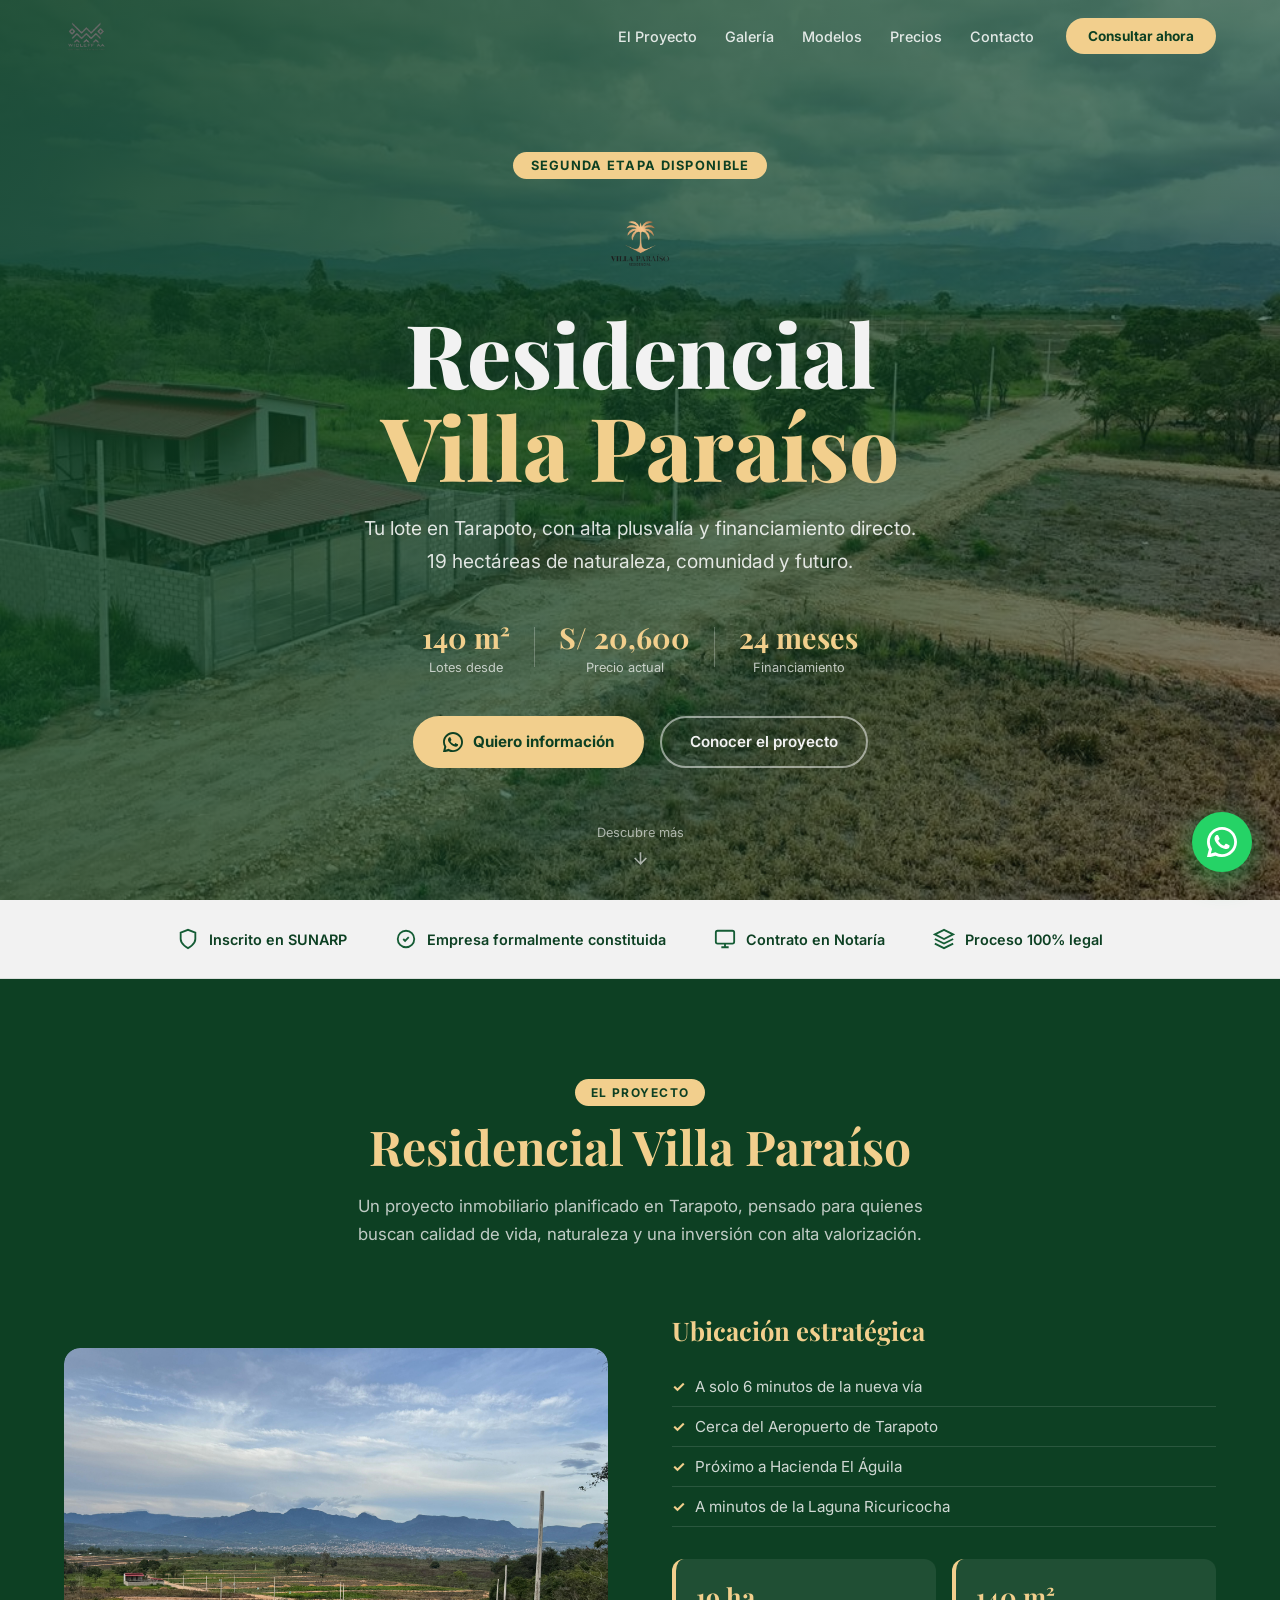
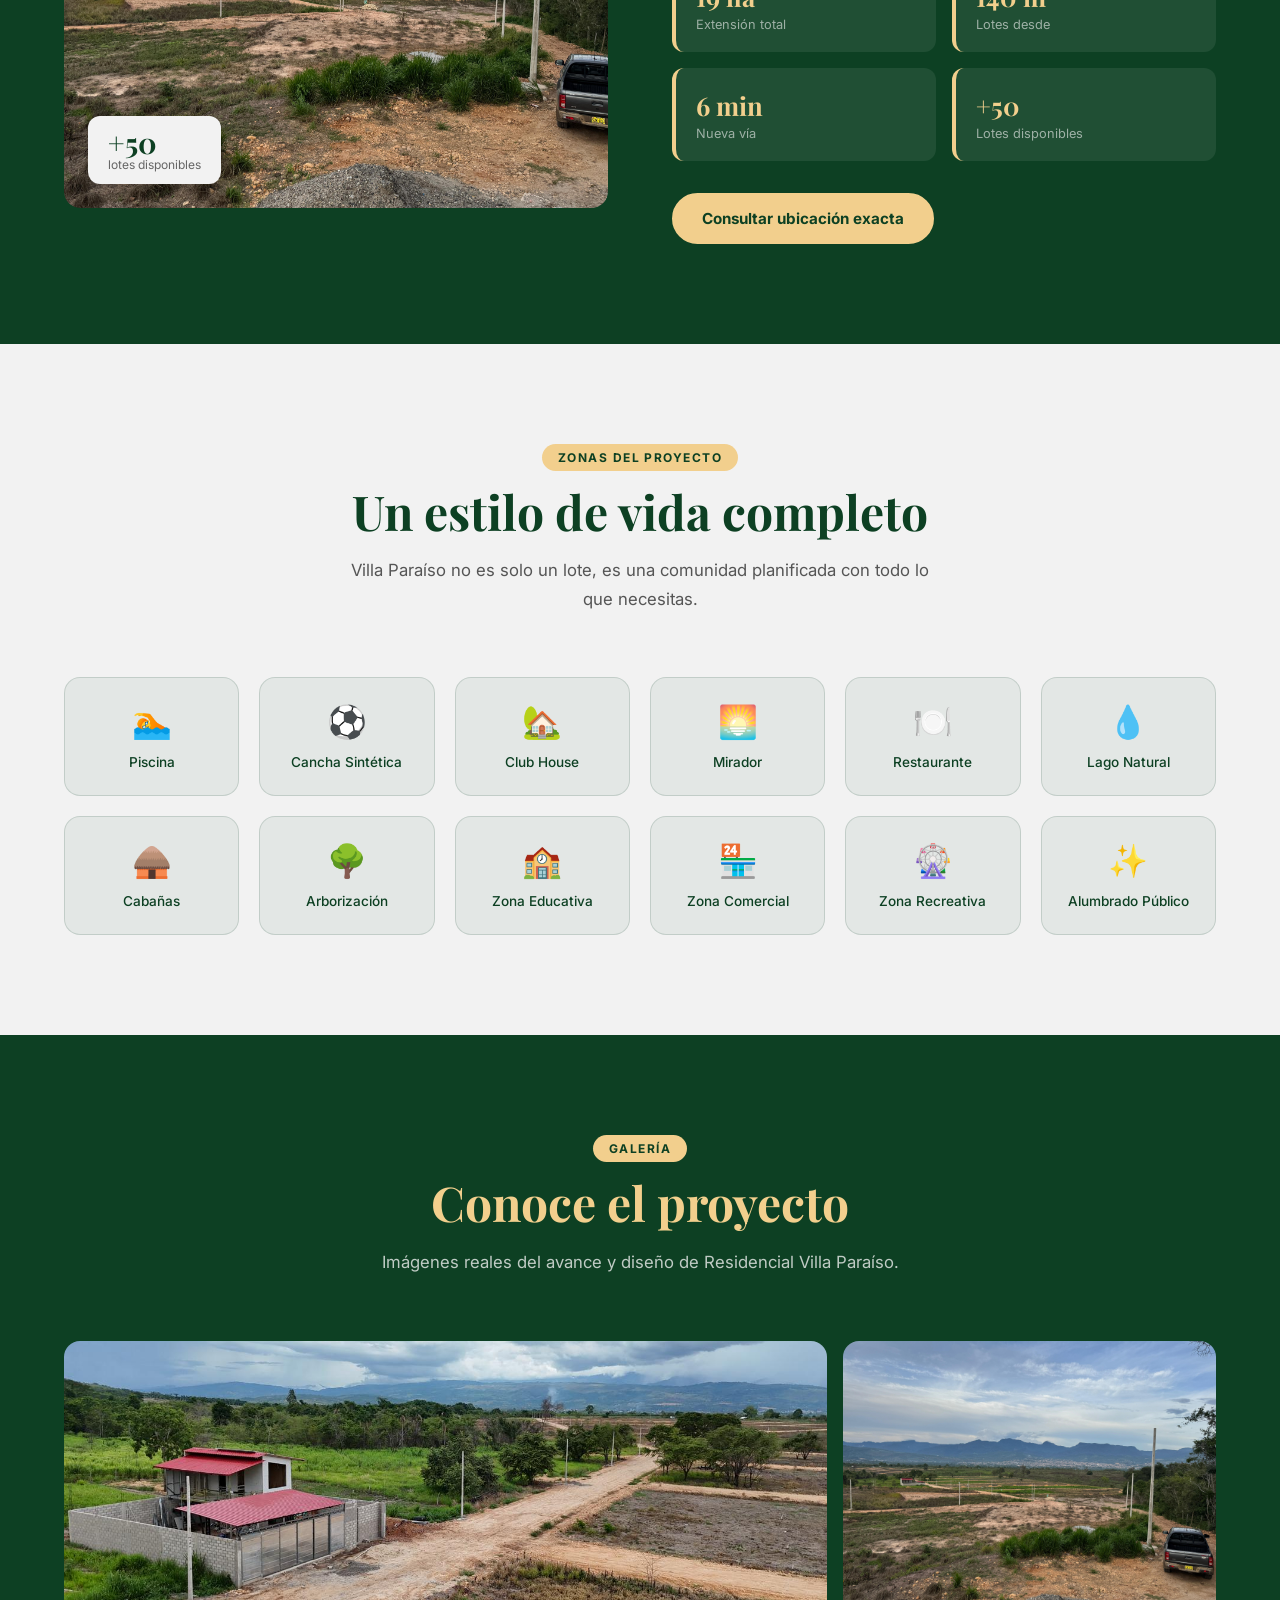
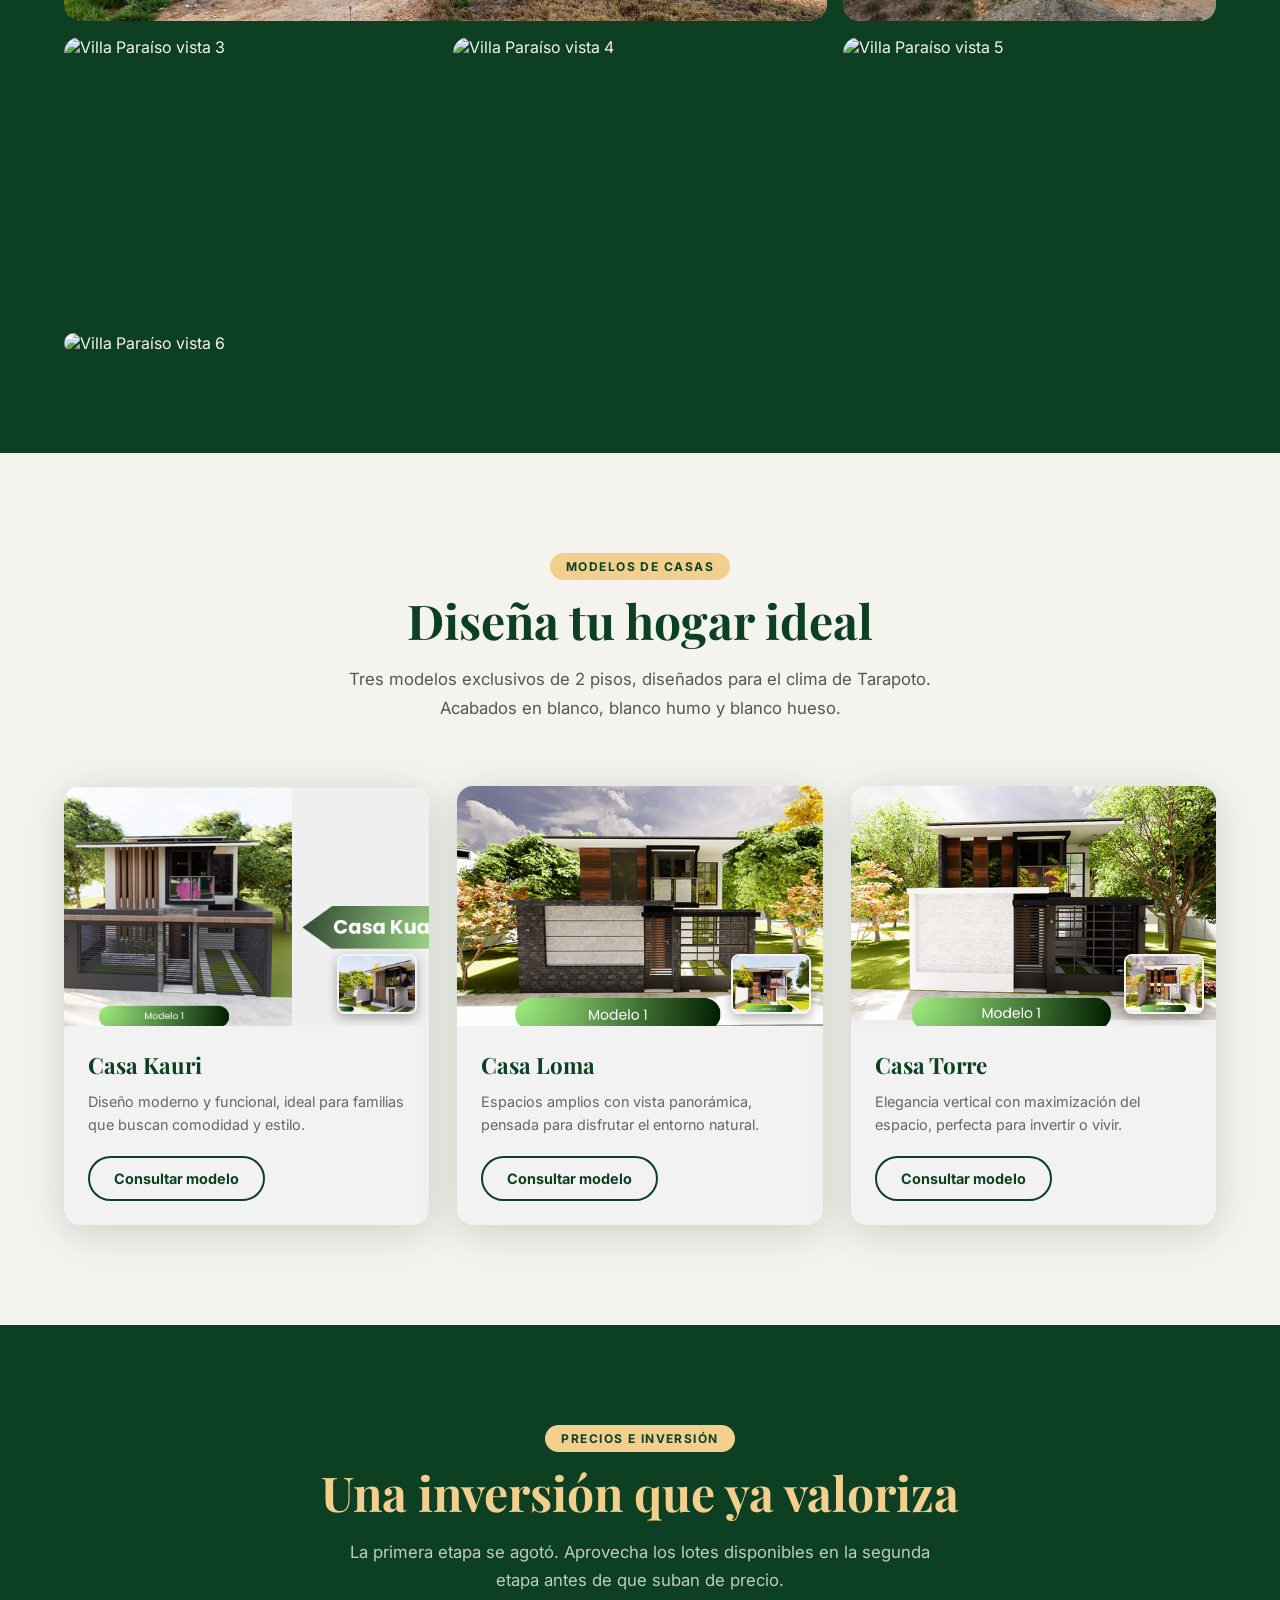
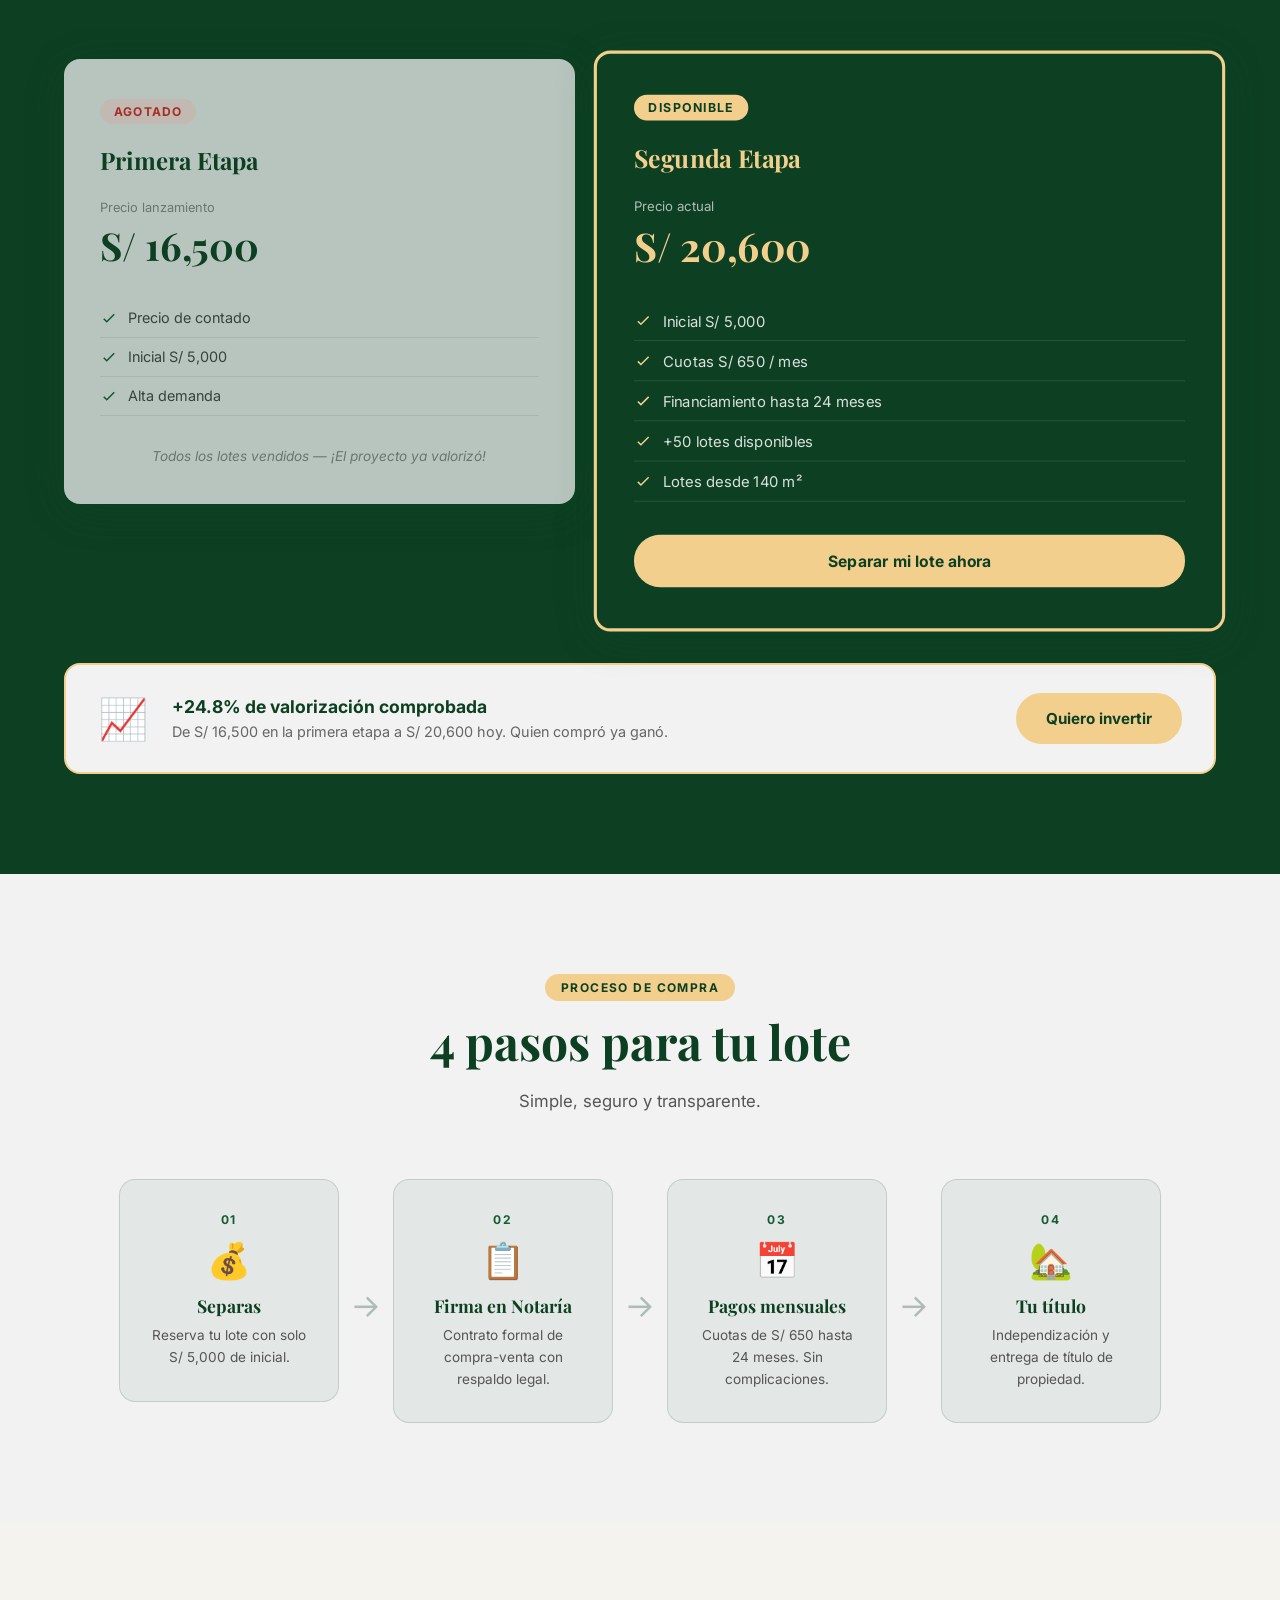
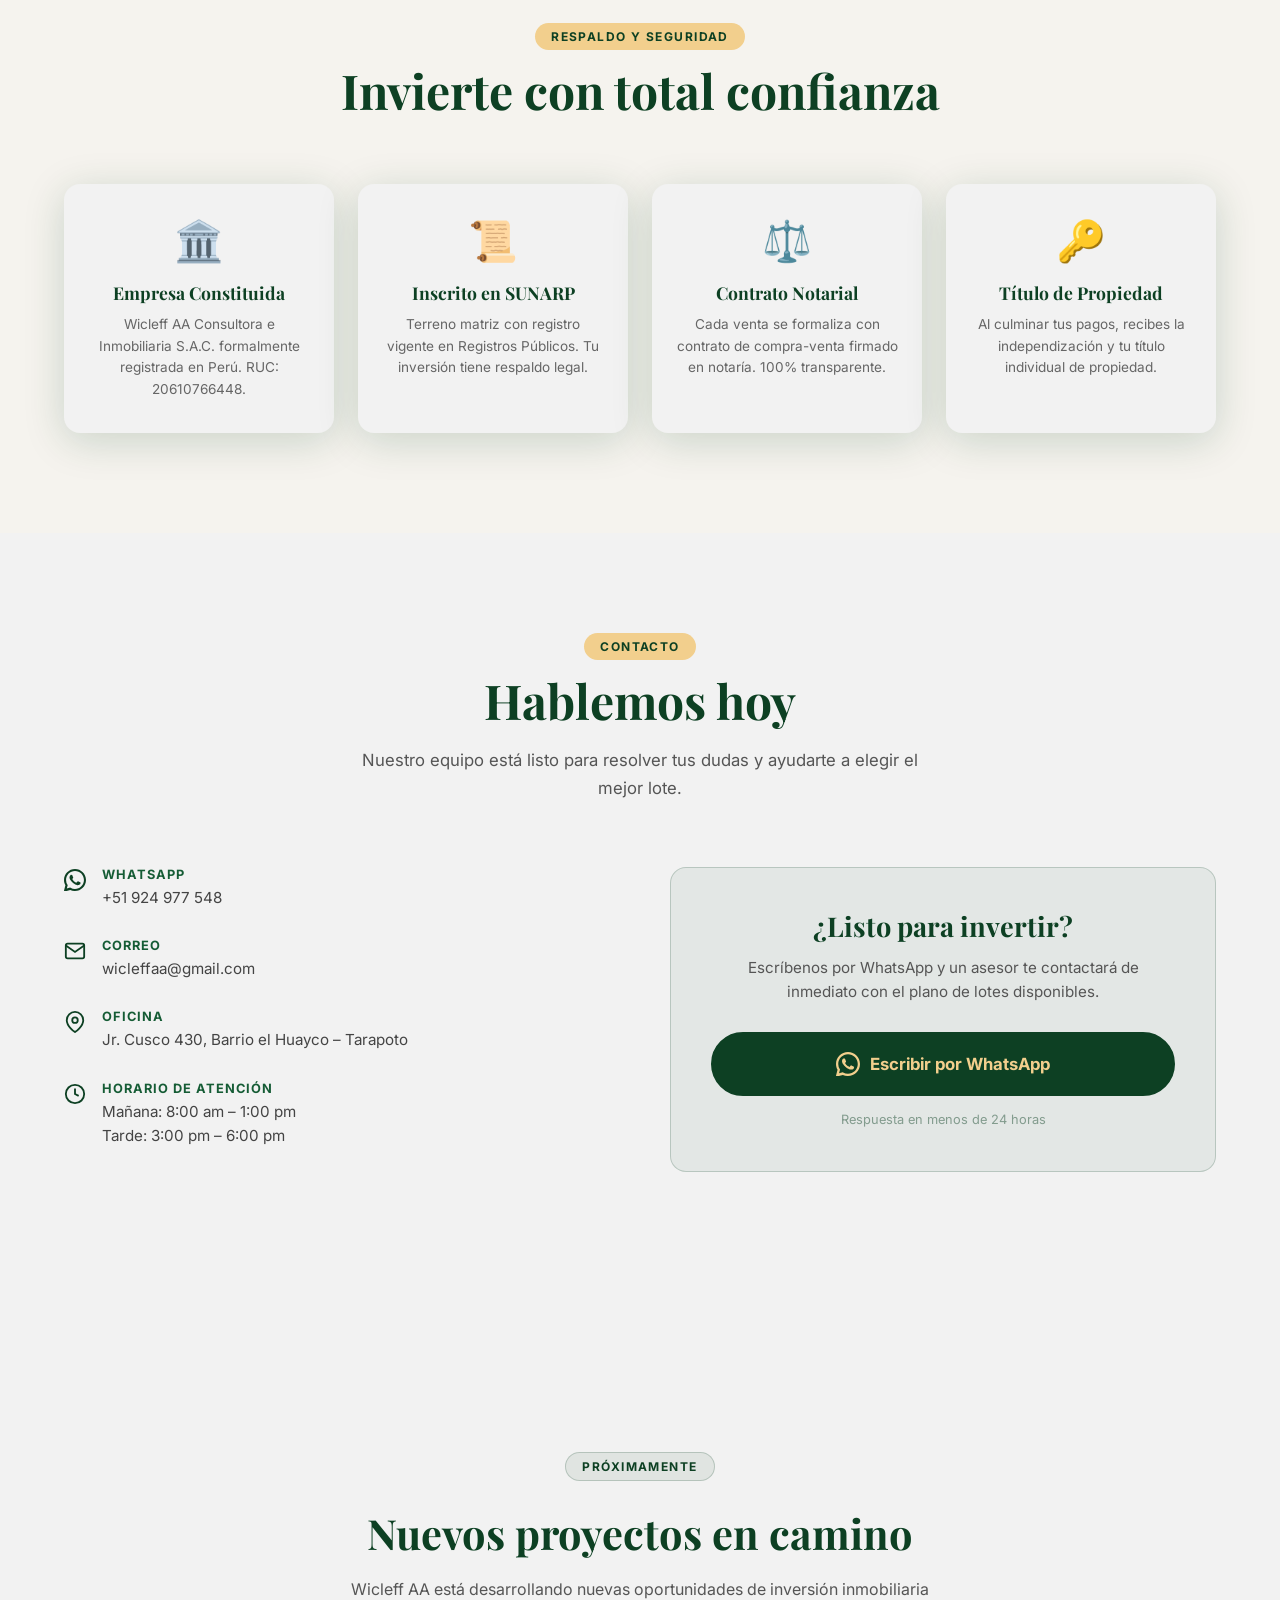
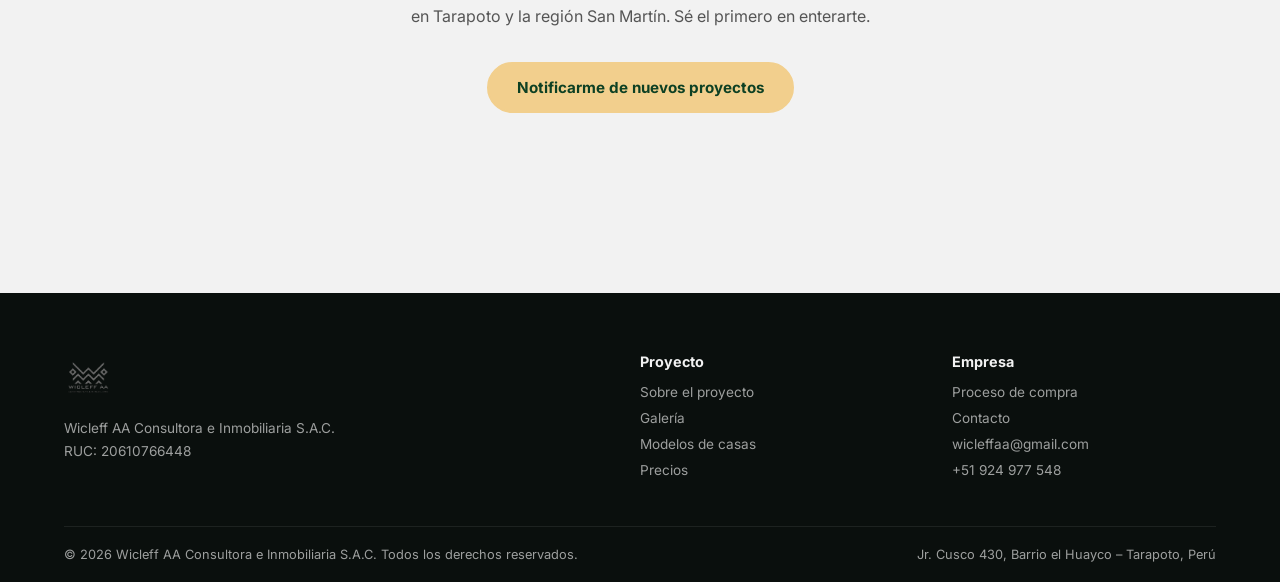
==== index.html @ 64eccd54 "Landing page Residencial Villa Paraíso - Wicleff AA Co-Authored-By: Claude Sonnet 4.6 <noreply@anthr" ====
<!DOCTYPE html>
<html lang="es">
<head>
  <meta charset="UTF-8" />
  <meta name="viewport" content="width=device-width, initial-scale=1.0" />
  <title>Residencial Villa Paraíso – WICLEFF AA Inmobiliaria</title>
  <meta name="description" content="Proyecto inmobiliario Residencial Villa Paraíso en Tarapoto. Lotes desde 140 m², financiamiento directo. Wicleff AA Consultora e Inmobiliaria." />
  <link rel="preconnect" href="https://fonts.googleapis.com" />
  <link rel="preconnect" href="https://fonts.gstatic.com" crossorigin />
  <link href="https://fonts.googleapis.com/css2?family=Playfair+Display:wght@600;700;800&family=Inter:wght@300;400;500;600;700&display=swap" rel="stylesheet" />
  <link rel="stylesheet" href="assets/css/style.css" />
</head>
<body>

  <!-- ───── NAVBAR ───── -->
  <header class="navbar" id="navbar">
    <div class="nav-inner">
      <a href="#inicio" class="nav-logo">
        <img src="assets/images/logoempresa.png" alt="Wicleff AA" onerror="this.style.display='none'; this.nextElementSibling.style.display='flex'" />
        <span class="logo-fallback">WICLEFF <span>AA</span></span>
      </a>
      <nav class="nav-links">
        <a href="#proyecto">El Proyecto</a>
        <a href="#galeria">Galería</a>
        <a href="#casas">Modelos</a>
        <a href="#precios">Precios</a>
        <a href="#contacto">Contacto</a>
      </nav>
      <a href="https://wa.me/51924977548?text=Hola%2C%20me%20interesa%20el%20proyecto%20Residencial%20Villa%20Para%C3%ADso" target="_blank" class="btn-nav">
        Consultar ahora
      </a>
      <button class="hamburger" id="hamburger" aria-label="Menú">
        <span></span><span></span><span></span>
      </button>
    </div>
    <div class="mobile-menu" id="mobileMenu">
      <a href="#proyecto">El Proyecto</a>
      <a href="#galeria">Galería</a>
      <a href="#casas">Modelos</a>
      <a href="#precios">Precios</a>
      <a href="#contacto">Contacto</a>
      <a href="https://wa.me/51924977548?text=Hola%2C%20me%20interesa%20el%20proyecto%20Residencial%20Villa%20Para%C3%ADso" target="_blank" class="btn-mobile-cta">Consultar por WhatsApp</a>
    </div>
  </header>

  <!-- ───── HERO ───── -->
  <section class="hero" id="inicio">
    <div class="hero-bg">
      <img src="assets/images/img1.jpeg" alt="Residencial Villa Paraíso" class="hero-img" />
      <div class="hero-overlay"></div>
    </div>
    <div class="hero-content reveal">
      <div class="hero-badge">Segunda Etapa Disponible</div>
      <img src="assets/images/logoproyecto.png" alt="Villa Paraíso" class="hero-project-logo" onerror="this.style.display='none'" />
      <h1 class="hero-title">Residencial<br /><em>Villa Paraíso</em></h1>
      <p class="hero-sub">Tu lote en Tarapoto, con alta plusvalía y financiamiento directo.<br />19 hectáreas de naturaleza, comunidad y futuro.</p>
      <div class="hero-stats">
        <div class="stat"><span>140 m²</span><small>Lotes desde</small></div>
        <div class="stat-div"></div>
        <div class="stat"><span>S/ 20,600</span><small>Precio actual</small></div>
        <div class="stat-div"></div>
        <div class="stat"><span>24 meses</span><small>Financiamiento</small></div>
      </div>
      <div class="hero-ctas">
        <a href="https://wa.me/51924977548?text=Hola%2C%20quiero%20información%20sobre%20Residencial%20Villa%20Para%C3%ADso" target="_blank" class="btn-primary">
          <svg viewBox="0 0 24 24" fill="currentColor"><path d="M17.472 14.382c-.297-.149-1.758-.867-2.03-.967-.273-.099-.471-.148-.67.15-.197.297-.767.966-.94 1.164-.173.199-.347.223-.644.075-.297-.15-1.255-.463-2.39-1.475-.883-.788-1.48-1.761-1.653-2.059-.173-.297-.018-.458.13-.606.134-.133.298-.347.446-.52.149-.174.198-.298.298-.497.099-.198.05-.371-.025-.52-.075-.149-.669-1.612-.916-2.207-.242-.579-.487-.5-.669-.51-.173-.008-.371-.01-.57-.01-.198 0-.52.074-.792.372-.272.297-1.04 1.016-1.04 2.479 0 1.462 1.065 2.875 1.213 3.074.149.198 2.096 3.2 5.077 4.487.709.306 1.262.489 1.694.625.712.227 1.36.195 1.871.118.571-.085 1.758-.719 2.006-1.413.248-.694.248-1.289.173-1.413-.074-.124-.272-.198-.57-.347z"/><path d="M12 0C5.373 0 0 5.373 0 12c0 2.123.554 4.118 1.528 5.845L.057 23.55a.75.75 0 00.916.953l5.878-1.54A11.945 11.945 0 0012 24c6.627 0 12-5.373 12-12S18.627 0 12 0zm0 21.75a9.696 9.696 0 01-4.92-1.338l-.353-.21-3.664.96.976-3.566-.23-.368A9.694 9.694 0 012.25 12C2.25 6.615 6.615 2.25 12 2.25S21.75 6.615 21.75 12 17.385 21.75 12 21.75z"/></svg>
          Quiero información
        </a>
        <a href="#proyecto" class="btn-secondary">Conocer el proyecto</a>
      </div>
    </div>
    <a href="#proyecto" class="scroll-down">
      <span>Descubre más</span>
      <svg viewBox="0 0 24 24" fill="none" stroke="currentColor" stroke-width="2"><path d="M12 5v14M5 12l7 7 7-7"/></svg>
    </a>
  </section>

  <!-- ───── CONFIANZA ───── -->
  <section class="trust-bar">
    <div class="container">
      <div class="trust-items">
        <div class="trust-item reveal">
          <svg viewBox="0 0 24 24" fill="none" stroke="currentColor" stroke-width="2"><path d="M12 22s8-4 8-10V5l-8-3-8 3v7c0 6 8 10 8 10z"/></svg>
          <span>Inscrito en SUNARP</span>
        </div>
        <div class="trust-item reveal">
          <svg viewBox="0 0 24 24" fill="none" stroke="currentColor" stroke-width="2"><path d="M9 12l2 2 4-4m6 2a9 9 0 11-18 0 9 9 0 0118 0z"/></svg>
          <span>Empresa formalmente constituida</span>
        </div>
        <div class="trust-item reveal">
          <svg viewBox="0 0 24 24" fill="none" stroke="currentColor" stroke-width="2"><rect x="2" y="3" width="20" height="14" rx="2"/><path d="M8 21h8M12 17v4"/></svg>
          <span>Contrato en Notaría</span>
        </div>
        <div class="trust-item reveal">
          <svg viewBox="0 0 24 24" fill="none" stroke="currentColor" stroke-width="2"><path d="M12 2L2 7l10 5 10-5-10-5zM2 17l10 5 10-5M2 12l10 5 10-5"/></svg>
          <span>Proceso 100% legal</span>
        </div>
      </div>
    </div>
  </section>

  <!-- ───── SOBRE EL PROYECTO ───── -->
  <section class="section" id="proyecto">
    <div class="container">
      <div class="section-header reveal">
        <span class="section-tag">El Proyecto</span>
        <h2>Residencial Villa Paraíso</h2>
        <p>Un proyecto inmobiliario planificado en Tarapoto, pensado para quienes buscan calidad de vida, naturaleza y una inversión con alta valorización.</p>
      </div>

      <div class="project-overview">
        <div class="project-image reveal">
          <img src="assets/images/img2.jpeg" alt="Vista del proyecto" />
          <div class="img-badge">
            <strong>+50</strong>
            <span>lotes disponibles</span>
          </div>
        </div>
        <div class="project-info reveal">
          <div class="info-block">
            <h3>Ubicación estratégica</h3>
            <ul class="check-list">
              <li>A solo 6 minutos de la nueva vía</li>
              <li>Cerca del Aeropuerto de Tarapoto</li>
              <li>Próximo a Hacienda El Águila</li>
              <li>A minutos de la Laguna Ricuricocha</li>
            </ul>
          </div>
          <div class="highlights-grid">
            <div class="highlight">
              <span class="h-number">19 ha</span>
              <span class="h-label">Extensión total</span>
            </div>
            <div class="highlight">
              <span class="h-number">140 m²</span>
              <span class="h-label">Lotes desde</span>
            </div>
            <div class="highlight">
              <span class="h-number">6 min</span>
              <span class="h-label">Nueva vía</span>
            </div>
            <div class="highlight">
              <span class="h-number">+50</span>
              <span class="h-label">Lotes disponibles</span>
            </div>
          </div>
          <a href="https://wa.me/51924977548?text=Hola%2C%20quiero%20ver%20la%20ubicación%20del%20proyecto%20Villa%20Paraíso" target="_blank" class="btn-primary">Consultar ubicación exacta</a>
        </div>
      </div>
    </div>
  </section>

  <!-- ───── AMENIDADES ───── -->
  <section class="section section-dark" id="amenidades">
    <div class="container">
      <div class="section-header reveal">
        <span class="section-tag light">Zonas del Proyecto</span>
        <h2 class="light">Un estilo de vida completo</h2>
        <p class="light">Villa Paraíso no es solo un lote, es una comunidad planificada con todo lo que necesitas.</p>
      </div>
      <div class="amenities-grid">
        <div class="amenity-card reveal"><div class="amenity-icon">🏊</div><span>Piscina</span></div>
        <div class="amenity-card reveal"><div class="amenity-icon">⚽</div><span>Cancha Sintética</span></div>
        <div class="amenity-card reveal"><div class="amenity-icon">🏡</div><span>Club House</span></div>
        <div class="amenity-card reveal"><div class="amenity-icon">🌅</div><span>Mirador</span></div>
        <div class="amenity-card reveal"><div class="amenity-icon">🍽️</div><span>Restaurante</span></div>
        <div class="amenity-card reveal"><div class="amenity-icon">💧</div><span>Lago Natural</span></div>
        <div class="amenity-card reveal"><div class="amenity-icon">🛖</div><span>Cabañas</span></div>
        <div class="amenity-card reveal"><div class="amenity-icon">🌳</div><span>Arborización</span></div>
        <div class="amenity-card reveal"><div class="amenity-icon">🏫</div><span>Zona Educativa</span></div>
        <div class="amenity-card reveal"><div class="amenity-icon">🏪</div><span>Zona Comercial</span></div>
        <div class="amenity-card reveal"><div class="amenity-icon">🎡</div><span>Zona Recreativa</span></div>
        <div class="amenity-card reveal"><div class="amenity-icon">✨</div><span>Alumbrado Público</span></div>
      </div>
    </div>
  </section>

  <!-- ───── GALERÍA ───── -->
  <section class="section" id="galeria">
    <div class="container">
      <div class="section-header reveal">
        <span class="section-tag">Galería</span>
        <h2>Conoce el proyecto</h2>
        <p>Imágenes reales del avance y diseño de Residencial Villa Paraíso.</p>
      </div>
      <div class="gallery-grid">
        <div class="gallery-item large reveal"><img src="assets/images/img1.jpeg" alt="Villa Paraíso vista 1" /><div class="gallery-overlay"><span>Residencial Villa Paraíso</span></div></div>
        <div class="gallery-item reveal"><img src="assets/images/img2.jpeg" alt="Villa Paraíso vista 2" /><div class="gallery-overlay"><span>Entorno natural</span></div></div>
        <div class="gallery-item reveal"><img src="assets/images/img3.png" alt="Villa Paraíso vista 3" /><div class="gallery-overlay"><span>Áreas comunes</span></div></div>
        <div class="gallery-item reveal"><img src="assets/images/img4.png" alt="Villa Paraíso vista 4" /><div class="gallery-overlay"><span>Vías internas</span></div></div>
        <div class="gallery-item reveal"><img src="assets/images/img5.png" alt="Villa Paraíso vista 5" /><div class="gallery-overlay"><span>Lotes disponibles</span></div></div>
        <div class="gallery-item reveal"><img src="assets/images/img6.jpg" alt="Villa Paraíso vista 6" /><div class="gallery-overlay"><span>Zona recreativa</span></div></div>
      </div>
    </div>
  </section>

  <!-- ───── MODELOS DE CASAS ───── -->
  <section class="section section-soft" id="casas">
    <div class="container">
      <div class="section-header reveal">
        <span class="section-tag">Modelos de Casas</span>
        <h2>Diseña tu hogar ideal</h2>
        <p>Tres modelos exclusivos de 2 pisos, diseñados para el clima de Tarapoto. Acabados en blanco, blanco humo y blanco hueso.</p>
      </div>
      <div class="houses-grid">
        <div class="house-card reveal">
          <div class="house-images">
            <img src="assets/images/casakuari1.png" alt="Casa Kauri" class="house-main" />
            <img src="assets/images/casakuari2.png" alt="Casa Kauri interior" class="house-thumb" />
          </div>
          <div class="house-info">
            <h3>Casa Kauri</h3>
            <p>Diseño moderno y funcional, ideal para familias que buscan comodidad y estilo.</p>
            <a href="https://wa.me/51924977548?text=Hola%2C%20me%20interesa%20el%20modelo%20Casa%20Kauri%20de%20Villa%20Paraíso" target="_blank" class="btn-outline">Consultar modelo</a>
          </div>
        </div>
        <div class="house-card reveal">
          <div class="house-images">
            <img src="assets/images/casaloma1.png" alt="Casa Loma" class="house-main" />
            <img src="assets/images/casaloma2.png" alt="Casa Loma interior" class="house-thumb" />
          </div>
          <div class="house-info">
            <h3>Casa Loma</h3>
            <p>Espacios amplios con vista panorámica, pensada para disfrutar el entorno natural.</p>
            <a href="https://wa.me/51924977548?text=Hola%2C%20me%20interesa%20el%20modelo%20Casa%20Loma%20de%20Villa%20Paraíso" target="_blank" class="btn-outline">Consultar modelo</a>
          </div>
        </div>
        <div class="house-card reveal">
          <div class="house-images">
            <img src="assets/images/casaterra1.png" alt="Casa Torre" class="house-main" />
            <img src="assets/images/casaterra2.png" alt="Casa Torre interior" class="house-thumb" />
          </div>
          <div class="house-info">
            <h3>Casa Torre</h3>
            <p>Elegancia vertical con maximización del espacio, perfecta para invertir o vivir.</p>
            <a href="https://wa.me/51924977548?text=Hola%2C%20me%20interesa%20el%20modelo%20Casa%20Torre%20de%20Villa%20Paraíso" target="_blank" class="btn-outline">Consultar modelo</a>
          </div>
        </div>
      </div>
    </div>
  </section>

  <!-- ───── PRECIOS ───── -->
  <section class="section" id="precios">
    <div class="container">
      <div class="section-header reveal">
        <span class="section-tag">Precios e Inversión</span>
        <h2>Una inversión que ya valoriza</h2>
        <p>La primera etapa se agotó. Aprovecha los lotes disponibles en la segunda etapa antes de que suban de precio.</p>
      </div>

      <div class="pricing-grid">
        <!-- Etapa 1 -->
        <div class="price-card sold-out reveal">
          <div class="price-badge agotado">AGOTADO</div>
          <h3>Primera Etapa</h3>
          <div class="price-main">
            <span class="price-label">Precio lanzamiento</span>
            <span class="price-val">S/ 16,500</span>
          </div>
          <ul class="price-features">
            <li><svg viewBox="0 0 24 24" fill="none" stroke="currentColor" stroke-width="2"><path d="M5 13l4 4L19 7"/></svg>Precio de contado</li>
            <li><svg viewBox="0 0 24 24" fill="none" stroke="currentColor" stroke-width="2"><path d="M5 13l4 4L19 7"/></svg>Inicial S/ 5,000</li>
            <li><svg viewBox="0 0 24 24" fill="none" stroke="currentColor" stroke-width="2"><path d="M5 13l4 4L19 7"/></svg>Alta demanda</li>
          </ul>
          <div class="price-footer">Todos los lotes vendidos — ¡El proyecto ya valorizó!</div>
        </div>

        <!-- Etapa 2 -->
        <div class="price-card featured reveal">
          <div class="price-badge disponible">DISPONIBLE</div>
          <h3>Segunda Etapa</h3>
          <div class="price-main">
            <span class="price-label">Precio actual</span>
            <span class="price-val">S/ 20,600</span>
          </div>
          <ul class="price-features">
            <li><svg viewBox="0 0 24 24" fill="none" stroke="currentColor" stroke-width="2"><path d="M5 13l4 4L19 7"/></svg>Inicial S/ 5,000</li>
            <li><svg viewBox="0 0 24 24" fill="none" stroke="currentColor" stroke-width="2"><path d="M5 13l4 4L19 7"/></svg>Cuotas S/ 650 / mes</li>
            <li><svg viewBox="0 0 24 24" fill="none" stroke="currentColor" stroke-width="2"><path d="M5 13l4 4L19 7"/></svg>Financiamiento hasta 24 meses</li>
            <li><svg viewBox="0 0 24 24" fill="none" stroke="currentColor" stroke-width="2"><path d="M5 13l4 4L19 7"/></svg>+50 lotes disponibles</li>
            <li><svg viewBox="0 0 24 24" fill="none" stroke="currentColor" stroke-width="2"><path d="M5 13l4 4L19 7"/></svg>Lotes desde 140 m²</li>
          </ul>
          <a href="https://wa.me/51924977548?text=Hola%2C%20quiero%20separar%20un%20lote%20en%20la%20segunda%20etapa%20de%20Villa%20Paraíso" target="_blank" class="btn-primary full">Separar mi lote ahora</a>
        </div>
      </div>

      <div class="valorization-banner reveal">
        <div class="val-icon">📈</div>
        <div class="val-text">
          <strong>+24.8% de valorización comprobada</strong>
          <span>De S/ 16,500 en la primera etapa a S/ 20,600 hoy. Quien compró ya ganó.</span>
        </div>
        <a href="https://wa.me/51924977548?text=Hola%2C%20quiero%20información%20sobre%20la%20inversión%20en%20Villa%20Paraíso" target="_blank" class="btn-gold">Quiero invertir</a>
      </div>
    </div>
  </section>

  <!-- ───── PROCESO DE COMPRA ───── -->
  <section class="section section-dark" id="proceso">
    <div class="container">
      <div class="section-header reveal">
        <span class="section-tag light">Proceso de Compra</span>
        <h2 class="light">4 pasos para tu lote</h2>
        <p class="light">Simple, seguro y transparente.</p>
      </div>
      <div class="steps-grid">
        <div class="step reveal">
          <div class="step-num">01</div>
          <div class="step-icon">💰</div>
          <h4>Separas</h4>
          <p>Reserva tu lote con solo S/ 5,000 de inicial.</p>
        </div>
        <div class="step-arrow reveal">→</div>
        <div class="step reveal">
          <div class="step-num">02</div>
          <div class="step-icon">📋</div>
          <h4>Firma en Notaría</h4>
          <p>Contrato formal de compra-venta con respaldo legal.</p>
        </div>
        <div class="step-arrow reveal">→</div>
        <div class="step reveal">
          <div class="step-num">03</div>
          <div class="step-icon">📅</div>
          <h4>Pagos mensuales</h4>
          <p>Cuotas de S/ 650 hasta 24 meses. Sin complicaciones.</p>
        </div>
        <div class="step-arrow reveal">→</div>
        <div class="step reveal">
          <div class="step-num">04</div>
          <div class="step-icon">🏡</div>
          <h4>Tu título</h4>
          <p>Independización y entrega de título de propiedad.</p>
        </div>
      </div>
    </div>
  </section>

  <!-- ───── RESPALDO ───── -->
  <section class="section section-soft">
    <div class="container">
      <div class="section-header reveal">
        <span class="section-tag">Respaldo y Seguridad</span>
        <h2>Invierte con total confianza</h2>
      </div>
      <div class="trust-grid">
        <div class="trust-card reveal">
          <div class="trust-ico">🏛️</div>
          <h4>Empresa Constituida</h4>
          <p>Wicleff AA Consultora e Inmobiliaria S.A.C. formalmente registrada en Perú. RUC: 20610766448.</p>
        </div>
        <div class="trust-card reveal">
          <div class="trust-ico">📜</div>
          <h4>Inscrito en SUNARP</h4>
          <p>Terreno matriz con registro vigente en Registros Públicos. Tu inversión tiene respaldo legal.</p>
        </div>
        <div class="trust-card reveal">
          <div class="trust-ico">⚖️</div>
          <h4>Contrato Notarial</h4>
          <p>Cada venta se formaliza con contrato de compra-venta firmado en notaría. 100% transparente.</p>
        </div>
        <div class="trust-card reveal">
          <div class="trust-ico">🔑</div>
          <h4>Título de Propiedad</h4>
          <p>Al culminar tus pagos, recibes la independización y tu título individual de propiedad.</p>
        </div>
      </div>
    </div>
  </section>

  <!-- ───── CONTACTO ───── -->
  <section class="section section-dark" id="contacto">
    <div class="container">
      <div class="section-header reveal">
        <span class="section-tag light">Contacto</span>
        <h2 class="light">Hablemos hoy</h2>
        <p class="light">Nuestro equipo está listo para resolver tus dudas y ayudarte a elegir el mejor lote.</p>
      </div>
      <div class="contact-grid">
        <div class="contact-info reveal">
          <div class="contact-item">
            <svg viewBox="0 0 24 24" fill="currentColor"><path d="M17.472 14.382c-.297-.149-1.758-.867-2.03-.967-.273-.099-.471-.148-.67.15-.197.297-.767.966-.94 1.164-.173.199-.347.223-.644.075-.297-.15-1.255-.463-2.39-1.475-.883-.788-1.48-1.761-1.653-2.059-.173-.297-.018-.458.13-.606.134-.133.298-.347.446-.52.149-.174.198-.298.298-.497.099-.198.05-.371-.025-.52-.075-.149-.669-1.612-.916-2.207-.242-.579-.487-.5-.669-.51-.173-.008-.371-.01-.57-.01-.198 0-.52.074-.792.372-.272.297-1.04 1.016-1.04 2.479 0 1.462 1.065 2.875 1.213 3.074.149.198 2.096 3.2 5.077 4.487.709.306 1.262.489 1.694.625.712.227 1.36.195 1.871.118.571-.085 1.758-.719 2.006-1.413.248-.694.248-1.289.173-1.413-.074-.124-.272-.198-.57-.347zM12 0C5.373 0 0 5.373 0 12c0 2.123.554 4.118 1.528 5.845L.057 23.55a.75.75 0 00.916.953l5.878-1.54A11.945 11.945 0 0012 24c6.627 0 12-5.373 12-12S18.627 0 12 0zm0 21.75a9.696 9.696 0 01-4.92-1.338l-.353-.21-3.664.96.976-3.566-.23-.368A9.694 9.694 0 012.25 12C2.25 6.615 6.615 2.25 12 2.25S21.75 6.615 21.75 12 17.385 21.75 12 21.75z"/></svg>
            <div>
              <strong>WhatsApp</strong>
              <a href="https://wa.me/51924977548" target="_blank">+51 924 977 548</a>
            </div>
          </div>
          <div class="contact-item">
            <svg viewBox="0 0 24 24" fill="none" stroke="currentColor" stroke-width="2"><path d="M4 4h16c1.1 0 2 .9 2 2v12c0 1.1-.9 2-2 2H4c-1.1 0-2-.9-2-2V6c0-1.1.9-2 2-2z"/><polyline points="22,6 12,13 2,6"/></svg>
            <div>
              <strong>Correo</strong>
              <a href="mailto:wicleffaa@gmail.com">wicleffaa@gmail.com</a>
            </div>
          </div>
          <div class="contact-item">
            <svg viewBox="0 0 24 24" fill="none" stroke="currentColor" stroke-width="2"><path d="M21 10c0 7-9 13-9 13s-9-6-9-13a9 9 0 0118 0z"/><circle cx="12" cy="10" r="3"/></svg>
            <div>
              <strong>Oficina</strong>
              <span>Jr. Cusco 430, Barrio el Huayco – Tarapoto</span>
            </div>
          </div>
          <div class="contact-item">
            <svg viewBox="0 0 24 24" fill="none" stroke="currentColor" stroke-width="2"><circle cx="12" cy="12" r="10"/><polyline points="12 6 12 12 16 14"/></svg>
            <div>
              <strong>Horario de atención</strong>
              <span>Mañana: 8:00 am – 1:00 pm<br />Tarde: 3:00 pm – 6:00 pm</span>
            </div>
          </div>
        </div>
        <div class="contact-cta reveal">
          <div class="cta-box">
            <h3>¿Listo para invertir?</h3>
            <p>Escríbenos por WhatsApp y un asesor te contactará de inmediato con el plano de lotes disponibles.</p>
            <a href="https://wa.me/51924977548?text=Hola%2C%20quiero%20ver%20el%20plano%20de%20lotes%20disponibles%20de%20Villa%20Paraíso" target="_blank" class="btn-primary full large">
              <svg viewBox="0 0 24 24" fill="currentColor" style="width:24px;height:24px"><path d="M17.472 14.382c-.297-.149-1.758-.867-2.03-.967-.273-.099-.471-.148-.67.15-.197.297-.767.966-.94 1.164-.173.199-.347.223-.644.075-.297-.15-1.255-.463-2.39-1.475-.883-.788-1.48-1.761-1.653-2.059-.173-.297-.018-.458.13-.606.134-.133.298-.347.446-.52.149-.174.198-.298.298-.497.099-.198.05-.371-.025-.52-.075-.149-.669-1.612-.916-2.207-.242-.579-.487-.5-.669-.51-.173-.008-.371-.01-.57-.01-.198 0-.52.074-.792.372-.272.297-1.04 1.016-1.04 2.479 0 1.462 1.065 2.875 1.213 3.074.149.198 2.096 3.2 5.077 4.487.709.306 1.262.489 1.694.625.712.227 1.36.195 1.871.118.571-.085 1.758-.719 2.006-1.413.248-.694.248-1.289.173-1.413-.074-.124-.272-.198-.57-.347zM12 0C5.373 0 0 5.373 0 12c0 2.123.554 4.118 1.528 5.845L.057 23.55a.75.75 0 00.916.953l5.878-1.54A11.945 11.945 0 0012 24c6.627 0 12-5.373 12-12S18.627 0 12 0zm0 21.75a9.696 9.696 0 01-4.92-1.338l-.353-.21-3.664.96.976-3.566-.23-.368A9.694 9.694 0 012.25 12C2.25 6.615 6.615 2.25 12 2.25S21.75 6.615 21.75 12 17.385 21.75 12 21.75z"/></svg>
              Escribir por WhatsApp
            </a>
            <p class="cta-note">Respuesta en menos de 24 horas</p>
          </div>
        </div>
      </div>
    </div>
  </section>

  <!-- ───── PRÓXIMOS PROYECTOS ───── -->
  <section class="section coming-soon-section">
    <div class="container">
      <div class="coming-soon-inner reveal">
        <div class="cs-badge">Próximamente</div>
        <h2>Nuevos proyectos en camino</h2>
        <p>Wicleff AA está desarrollando nuevas oportunidades de inversión inmobiliaria en Tarapoto y la región San Martín. Sé el primero en enterarte.</p>
        <a href="https://wa.me/51924977548?text=Hola%2C%20quiero%20recibir%20información%20sobre%20los%20próximos%20proyectos%20de%20Wicleff%20AA" target="_blank" class="btn-primary">Notificarme de nuevos proyectos</a>
      </div>
    </div>
  </section>

  <!-- ───── FOOTER ───── -->
  <footer class="footer">
    <div class="container">
      <div class="footer-inner">
        <div class="footer-brand">
          <img src="assets/images/logoempresa.png" alt="Wicleff AA" onerror="this.style.display='none'; this.nextElementSibling.style.display='flex'" />
          <span class="logo-fallback small">WICLEFF <span>AA</span></span>
          <p>Wicleff AA Consultora e Inmobiliaria S.A.C.<br />RUC: 20610766448</p>
        </div>
        <div class="footer-links">
          <strong>Proyecto</strong>
          <a href="#proyecto">Sobre el proyecto</a>
          <a href="#galeria">Galería</a>
          <a href="#casas">Modelos de casas</a>
          <a href="#precios">Precios</a>
        </div>
        <div class="footer-links">
          <strong>Empresa</strong>
          <a href="#proceso">Proceso de compra</a>
          <a href="#contacto">Contacto</a>
          <a href="mailto:wicleffaa@gmail.com">wicleffaa@gmail.com</a>
          <a href="https://wa.me/51924977548" target="_blank">+51 924 977 548</a>
        </div>
      </div>
      <div class="footer-bottom">
        <p>© 2026 Wicleff AA Consultora e Inmobiliaria S.A.C. Todos los derechos reservados.</p>
        <p>Jr. Cusco 430, Barrio el Huayco – Tarapoto, Perú</p>
      </div>
    </div>
  </footer>

  <!-- ───── WHATSAPP FLOTANTE ───── -->
  <a href="https://wa.me/51924977548?text=Hola%2C%20me%20interesa%20el%20proyecto%20Residencial%20Villa%20Para%C3%ADso" target="_blank" class="whatsapp-float" aria-label="WhatsApp">
    <svg viewBox="0 0 24 24" fill="currentColor"><path d="M17.472 14.382c-.297-.149-1.758-.867-2.03-.967-.273-.099-.471-.148-.67.15-.197.297-.767.966-.94 1.164-.173.199-.347.223-.644.075-.297-.15-1.255-.463-2.39-1.475-.883-.788-1.48-1.761-1.653-2.059-.173-.297-.018-.458.13-.606.134-.133.298-.347.446-.52.149-.174.198-.298.298-.497.099-.198.05-.371-.025-.52-.075-.149-.669-1.612-.916-2.207-.242-.579-.487-.5-.669-.51-.173-.008-.371-.01-.57-.01-.198 0-.52.074-.792.372-.272.297-1.04 1.016-1.04 2.479 0 1.462 1.065 2.875 1.213 3.074.149.198 2.096 3.2 5.077 4.487.709.306 1.262.489 1.694.625.712.227 1.36.195 1.871.118.571-.085 1.758-.719 2.006-1.413.248-.694.248-1.289.173-1.413-.074-.124-.272-.198-.57-.347zM12 0C5.373 0 0 5.373 0 12c0 2.123.554 4.118 1.528 5.845L.057 23.55a.75.75 0 00.916.953l5.878-1.54A11.945 11.945 0 0012 24c6.627 0 12-5.373 12-12S18.627 0 12 0zm0 21.75a9.696 9.696 0 01-4.92-1.338l-.353-.21-3.664.96.976-3.566-.23-.368A9.694 9.694 0 012.25 12C2.25 6.615 6.615 2.25 12 2.25S21.75 6.615 21.75 12 17.385 21.75 12 21.75z"/></svg>
    <span class="wa-tooltip">¡Escríbenos!</span>
  </a>

  <script src="assets/js/main.js"></script>
</body>
</html>
---- assets/css/style.css ----
/* ─── RESET & BASE ─────────────────────────────────── */
*, *::before, *::after { box-sizing: border-box; margin: 0; padding: 0; }
html { scroll-behavior: smooth; font-size: 16px; }
body {
  font-family: 'Inter', sans-serif;
  background: var(--green);
  color: var(--white);
  overflow-x: hidden;
}
img { max-width: 100%; display: block; }
a { text-decoration: none; color: inherit; }

/* ─── VARIABLES ─────────────────────────────────────── */
:root {
  --green:   #0D4023;
  --green2:  #155c35;
  --gold:    #F2CF8D;
  --gold2:   #e0b86a;
  --white:   #F2F2F2;
  --dark:    #0a0f0d;
  --soft:    #f5f3ee;
  --radius:  16px;
  --shadow:  0 8px 40px rgba(13,64,35,.18);
}

/* ─── UTILITIES ─────────────────────────────────────── */
.container { max-width: 1200px; margin: 0 auto; padding: 0 24px; }
.section { padding: 100px 0; }

/* Secciones "claras" (antes eran verdes, ahora hueso) */
.section-dark { background: var(--white); color: var(--green); }

/* Secciones suaves (crema) */
.section-soft { background: var(--soft); color: var(--green); }

/* ─── SECTION HEADER ─────────────────────────────────── */
.section-header { text-align: center; margin-bottom: 64px; }

/* Sobre fondo verde (secciones regulares) → título dorado */
.section-header h2 {
  font-family: 'Playfair Display', serif;
  font-size: clamp(2rem, 4vw, 3rem);
  color: var(--gold);
  margin: 12px 0 16px;
  line-height: 1.2;
}
.section-header p {
  max-width: 600px; margin: 0 auto;
  color: rgba(242,242,242,.78); line-height: 1.7; font-size: 1.05rem;
}

/* Sobre fondo hueso (section-dark) → título verde */
.section-dark .section-header h2,
.section-dark .section-header h2.light { color: var(--green); }
.section-dark .section-header p,
.section-dark .section-header p.light { color: #555; }

/* Sobre fondo crema (section-soft) → título verde */
.section-soft .section-header h2 { color: var(--green); }
.section-soft .section-header p { color: #555; }

/* Tags */
.section-tag {
  display: inline-block;
  background: var(--gold); color: var(--green);
  font-weight: 700; font-size: .75rem;
  letter-spacing: .12em; text-transform: uppercase;
  padding: 6px 16px; border-radius: 100px;
}
/* En secciones claras (section-dark/soft) la tag mantiene dorado sobre verde */
.section-dark .section-tag,
.section-dark .section-tag.light { background: var(--gold); color: var(--green); }

/* ─── BUTTONS ────────────────────────────────────────── */
.btn-primary {
  display: inline-flex; align-items: center; gap: 10px;
  background: var(--gold); color: var(--green);
  font-weight: 700; font-size: .95rem;
  padding: 14px 28px; border-radius: 100px;
  transition: all .3s; cursor: pointer;
  border: 2px solid var(--gold);
}
.btn-primary:hover { background: var(--gold2); border-color: var(--gold2); transform: translateY(-2px); box-shadow: 0 8px 24px rgba(242,207,141,.35); }
.btn-primary svg { width: 20px; height: 20px; flex-shrink: 0; }
.btn-primary.full { width: 100%; justify-content: center; }
.btn-primary.large { padding: 18px 32px; font-size: 1.05rem; }

/* btn-primary en fondos hueso/crema → invertido */
.section-dark .btn-primary,
.section-soft .btn-primary {
  background: var(--green); color: var(--gold);
  border-color: var(--green);
}
.section-dark .btn-primary:hover,
.section-soft .btn-primary:hover { background: var(--green2); border-color: var(--green2); box-shadow: 0 8px 24px rgba(13,64,35,.3); }

.btn-secondary {
  display: inline-flex; align-items: center; gap: 8px;
  background: transparent; color: var(--white);
  font-weight: 600; font-size: .95rem;
  padding: 14px 28px; border-radius: 100px;
  border: 2px solid rgba(255,255,255,.5); transition: all .3s;
}
.btn-secondary:hover { background: rgba(255,255,255,.1); border-color: var(--white); }

.btn-outline {
  display: inline-flex; align-items: center;
  background: transparent; color: var(--green);
  font-weight: 700; font-size: .9rem;
  padding: 12px 24px; border-radius: 100px;
  border: 2px solid var(--green); transition: all .3s;
}
.btn-outline:hover { background: var(--green); color: var(--gold); }

.btn-gold {
  display: inline-flex; align-items: center;
  background: var(--gold); color: var(--green);
  font-weight: 700; font-size: .95rem;
  padding: 14px 28px; border-radius: 100px;
  border: 2px solid var(--gold); transition: all .3s; white-space: nowrap;
}
.btn-gold:hover { background: var(--gold2); transform: translateY(-2px); }

.btn-nav {
  display: inline-flex; align-items: center;
  background: var(--gold); color: var(--green);
  font-weight: 700; font-size: .85rem;
  padding: 10px 22px; border-radius: 100px;
  transition: all .3s; white-space: nowrap;
}
.btn-nav:hover { background: var(--gold2); }
/* Cuando navbar está sobre fondo blanco */
.navbar.scrolled .btn-nav { background: var(--green); color: var(--gold); }
.navbar.scrolled .btn-nav:hover { background: var(--green2); }

/* ─── SCROLL REVEAL ──────────────────────────────────── */
.reveal {
  opacity: 0; transform: translateY(32px);
  transition: opacity .7s ease, transform .7s ease;
}
.reveal.visible { opacity: 1; transform: none; }

/* ─── NAVBAR ─────────────────────────────────────────── */
.navbar {
  position: fixed; top: 0; left: 0; right: 0; z-index: 1000;
  background: transparent;
  transition: background .4s, box-shadow .4s;
}
.navbar.scrolled {
  background: var(--white);
  box-shadow: 0 4px 32px rgba(0,0,0,.12);
}

.nav-inner {
  max-width: 1200px; margin: 0 auto; padding: 0 24px;
  display: flex; align-items: center; gap: 32px;
  height: 72px;
}
.nav-logo { display: flex; align-items: center; gap: 12px; }
.nav-logo img { height: 44px; width: auto; object-fit: contain; }

.logo-fallback {
  display: none; align-items: center;
  font-family: 'Playfair Display', serif;
  font-size: 1.4rem; font-weight: 800;
  color: var(--white); letter-spacing: .04em;
}
.logo-fallback span { color: var(--gold); }
.logo-fallback.small { font-size: 1.1rem; }

/* Navbar scrolled: logo fallback en verde */
.navbar.scrolled .logo-fallback { color: var(--green); }
.navbar.scrolled .logo-fallback span { color: var(--gold2); }

.nav-links { display: flex; align-items: center; gap: 28px; margin-left: auto; }
.nav-links a {
  color: rgba(255,255,255,.85); font-size: .9rem; font-weight: 500;
  transition: color .2s; position: relative;
}
.nav-links a::after {
  content: ''; position: absolute; bottom: -4px; left: 0; right: 0;
  height: 2px; background: var(--gold);
  transform: scaleX(0); transition: transform .3s;
}
.nav-links a:hover { color: var(--gold); }
.nav-links a:hover::after { transform: scaleX(1); }

/* Navbar scrolled: links en verde */
.navbar.scrolled .nav-links a { color: var(--green); }
.navbar.scrolled .nav-links a:hover { color: var(--green2); }
.navbar.scrolled .nav-links a::after { background: var(--green); }

.hamburger {
  display: none; flex-direction: column; gap: 5px;
  background: none; border: none; cursor: pointer; padding: 4px; margin-left: auto;
}
.hamburger span { display: block; width: 24px; height: 2px; background: var(--white); border-radius: 2px; transition: all .3s; }
.navbar.scrolled .hamburger span { background: var(--green); }

.mobile-menu {
  display: none; flex-direction: column; gap: 0;
  background: var(--green); padding: 0 24px 24px;
}
.mobile-menu.open { display: flex; }
.mobile-menu a { color: rgba(255,255,255,.85); padding: 14px 0; font-size: 1rem; border-bottom: 1px solid rgba(255,255,255,.1); }
.btn-mobile-cta {
  margin-top: 16px; background: var(--gold); color: var(--green) !important;
  font-weight: 700; text-align: center; padding: 14px !important;
  border-radius: 100px; border: none !important;
}

/* ─── HERO ───────────────────────────────────────────── */
.hero {
  position: relative; min-height: 100vh;
  display: flex; align-items: center; justify-content: center;
  overflow: hidden;
}
.hero-bg { position: absolute; inset: 0; }
.hero-img { width: 100%; height: 100%; object-fit: cover; }
.hero-overlay {
  position: absolute; inset: 0;
  background: linear-gradient(135deg, rgba(13,64,35,.88) 0%, rgba(13,64,35,.65) 60%, rgba(0,0,0,.4) 100%);
}
.hero-content {
  position: relative; z-index: 2;
  text-align: center; color: var(--white);
  padding: 100px 24px 80px; max-width: 800px;
}
.hero-badge {
  display: inline-block;
  background: var(--gold); color: var(--green);
  font-weight: 700; font-size: .8rem; letter-spacing: .1em; text-transform: uppercase;
  padding: 6px 18px; border-radius: 100px; margin-bottom: 24px;
  animation: pulse 2.5s infinite;
}
@keyframes pulse { 0%,100%{box-shadow:0 0 0 0 rgba(242,207,141,.4)} 50%{box-shadow:0 0 0 12px rgba(242,207,141,0)} }
.hero-project-logo { height: 80px; width: auto; margin: 0 auto 24px; object-fit: contain; }
.hero-title {
  font-family: 'Playfair Display', serif;
  font-size: clamp(3rem, 8vw, 5.5rem);
  font-weight: 800; line-height: 1.05; margin-bottom: 20px;
}
.hero-title em { color: var(--gold); font-style: normal; }
.hero-sub { font-size: clamp(1rem, 2vw, 1.2rem); color: rgba(255,255,255,.85); line-height: 1.7; margin-bottom: 40px; }
.hero-stats {
  display: flex; align-items: center; justify-content: center; gap: 24px;
  margin-bottom: 40px; flex-wrap: wrap;
}
.stat { text-align: center; }
.stat span { display: block; font-family: 'Playfair Display', serif; font-size: 1.8rem; font-weight: 700; color: var(--gold); }
.stat small { font-size: .8rem; color: rgba(255,255,255,.7); }
.stat-div { width: 1px; height: 40px; background: rgba(255,255,255,.25); }
.hero-ctas { display: flex; gap: 16px; justify-content: center; flex-wrap: wrap; }
.scroll-down {
  position: absolute; bottom: 32px; left: 50%; transform: translateX(-50%);
  display: flex; flex-direction: column; align-items: center; gap: 8px;
  color: rgba(255,255,255,.6); font-size: .8rem; z-index: 2;
  animation: bounce 2s infinite;
}
.scroll-down svg { width: 20px; height: 20px; }
@keyframes bounce { 0%,100%{transform:translateX(-50%) translateY(0)} 50%{transform:translateX(-50%) translateY(8px)} }

/* ─── TRUST BAR ──────────────────────────────────────── */
.trust-bar { background: var(--white); padding: 28px 0; border-bottom: 1px solid rgba(13,64,35,.1); }
.trust-items { display: flex; align-items: center; justify-content: center; gap: 48px; flex-wrap: wrap; }
.trust-item { display: flex; align-items: center; gap: 10px; color: var(--green); font-weight: 600; font-size: .9rem; }
.trust-item svg { width: 22px; height: 22px; flex-shrink: 0; color: var(--green2); }

/* ─── PROJECT OVERVIEW ───────────────────────────────── */
.project-overview {
  display: grid; grid-template-columns: 1fr 1fr; gap: 64px; align-items: center;
}
.project-image { position: relative; border-radius: var(--radius); overflow: hidden; }
.project-image img { width: 100%; height: 460px; object-fit: cover; border-radius: var(--radius); }
.img-badge {
  position: absolute; bottom: 24px; left: 24px;
  background: var(--white); color: var(--green);
  padding: 12px 20px; border-radius: 12px;
  display: flex; flex-direction: column;
  box-shadow: 0 4px 20px rgba(0,0,0,.2);
}
.img-badge strong { font-size: 1.8rem; font-family: 'Playfair Display', serif; line-height: 1; color: var(--green); }
.img-badge span { font-size: .75rem; color: #666; }

.project-info h3 {
  font-family: 'Playfair Display', serif; font-size: 1.6rem;
  color: var(--gold); margin-bottom: 20px;
}
.check-list { list-style: none; margin-bottom: 32px; }
.check-list li {
  padding: 10px 0; border-bottom: 1px solid rgba(255,255,255,.12);
  display: flex; align-items: center; gap: 10px;
  color: rgba(242,242,242,.85); font-size: .95rem;
}
.check-list li::before { content: '✓'; color: var(--gold); font-weight: 700; flex-shrink: 0; }

.highlights-grid { display: grid; grid-template-columns: 1fr 1fr; gap: 16px; margin-bottom: 32px; }
.highlight {
  background: rgba(255,255,255,.08); border-radius: 12px; padding: 20px;
  display: flex; flex-direction: column; gap: 4px;
  border-left: 4px solid var(--gold);
}
.h-number { font-family: 'Playfair Display', serif; font-size: 1.6rem; font-weight: 700; color: var(--gold); }
.h-label { font-size: .8rem; color: rgba(242,242,242,.6); }

/* ─── AMENITIES (section-dark = hueso) ───────────────── */
.amenities-grid {
  display: grid;
  grid-template-columns: repeat(auto-fill, minmax(160px, 1fr));
  gap: 20px;
}
.amenity-card {
  background: rgba(13,64,35,.06);
  border: 1px solid rgba(13,64,35,.15);
  border-radius: var(--radius); padding: 24px 16px;
  text-align: center; transition: all .3s; cursor: default;
}
.amenity-card:hover { background: rgba(13,64,35,.12); border-color: var(--green); transform: translateY(-4px); }
.amenity-icon { font-size: 2rem; margin-bottom: 10px; }
.amenity-card span { font-size: .85rem; color: var(--green); font-weight: 500; }

/* ─── GALLERY ────────────────────────────────────────── */
.gallery-grid {
  display: grid;
  grid-template-columns: repeat(3, 1fr);
  grid-template-rows: 280px 280px;
  gap: 16px;
}
.gallery-item { position: relative; overflow: hidden; border-radius: var(--radius); cursor: pointer; }
.gallery-item.large { grid-column: span 2; }
.gallery-item img { width: 100%; height: 100%; object-fit: cover; transition: transform .5s ease; }
.gallery-item:hover img { transform: scale(1.06); }
.gallery-overlay {
  position: absolute; inset: 0;
  background: linear-gradient(to top, rgba(13,64,35,.75) 0%, transparent 60%);
  display: flex; align-items: flex-end; padding: 20px;
  opacity: 0; transition: opacity .3s;
}
.gallery-item:hover .gallery-overlay { opacity: 1; }
.gallery-overlay span { color: var(--gold); font-weight: 600; font-size: .9rem; }

/* ─── HOUSES (section-soft = crema) ─────────────────── */
.houses-grid { display: grid; grid-template-columns: repeat(3, 1fr); gap: 28px; }
.house-card {
  background: var(--white); border-radius: var(--radius);
  overflow: hidden; box-shadow: var(--shadow);
  transition: transform .3s, box-shadow .3s;
}
.house-card:hover { transform: translateY(-8px); box-shadow: 0 20px 60px rgba(13,64,35,.2); }
.house-images { position: relative; height: 240px; overflow: hidden; }
.house-main { width: 100%; height: 100%; object-fit: cover; }
.house-thumb {
  position: absolute; bottom: 12px; right: 12px;
  width: 80px; height: 60px; object-fit: cover;
  border-radius: 8px; border: 2px solid var(--white);
  box-shadow: 0 4px 12px rgba(0,0,0,.3);
}
.house-info { padding: 24px; }
.house-info h3 { font-family: 'Playfair Display', serif; font-size: 1.4rem; color: var(--green); margin-bottom: 10px; }
.house-info p { color: #666; font-size: .9rem; line-height: 1.6; margin-bottom: 20px; }

/* ─── PRICING ────────────────────────────────────────── */
.pricing-grid { display: grid; grid-template-columns: 1fr 1.2fr; gap: 28px; margin-bottom: 40px; align-items: start; }
.price-card {
  background: var(--white); border-radius: var(--radius);
  padding: 40px 36px; position: relative;
  box-shadow: var(--shadow);
}
.price-card.featured {
  background: var(--green); color: var(--white);
  border: 3px solid var(--gold);
  transform: scale(1.03);
}
.price-card.sold-out { opacity: .75; }

.price-badge {
  display: inline-block; font-size: .75rem; font-weight: 700;
  letter-spacing: .1em; text-transform: uppercase;
  padding: 5px 14px; border-radius: 100px; margin-bottom: 20px;
}
.agotado { background: #fee2e2; color: #dc2626; }
.disponible { background: var(--gold); color: var(--green); }

.price-card h3 { font-family: 'Playfair Display', serif; font-size: 1.5rem; color: var(--green); margin-bottom: 24px; }
.price-card.featured h3 { color: var(--gold); }

.price-main { margin-bottom: 28px; }
.price-label { display: block; font-size: .8rem; color: #888; margin-bottom: 4px; }
.price-card.featured .price-label { color: rgba(242,242,242,.7); }
.price-val { font-family: 'Playfair Display', serif; font-size: 2.4rem; font-weight: 700; color: var(--green); }
.price-card.featured .price-val { color: var(--gold); }

.price-features { list-style: none; margin-bottom: 32px; }
.price-features li {
  display: flex; align-items: center; gap: 10px;
  padding: 10px 0; border-bottom: 1px solid rgba(13,64,35,.1);
  font-size: .9rem; color: #444;
}
.price-card.featured .price-features li { border-color: rgba(255,255,255,.1); color: rgba(242,242,242,.9); }
.price-features svg { width: 18px; height: 18px; color: var(--green2); flex-shrink: 0; }
.price-card.featured .price-features svg { color: var(--gold); }

.price-footer { font-size: .85rem; color: #888; text-align: center; font-style: italic; }

.valorization-banner {
  background: var(--white); border: 2px solid var(--gold); border-radius: var(--radius);
  padding: 28px 32px; display: flex; align-items: center; gap: 24px; flex-wrap: wrap;
}
.val-icon { font-size: 2.5rem; flex-shrink: 0; }
.val-text { flex: 1; min-width: 200px; }
.val-text strong { display: block; font-size: 1.1rem; color: var(--green); margin-bottom: 4px; }
.val-text span { font-size: .9rem; color: #666; }

/* ─── STEPS (section-dark = hueso) ──────────────────── */
.steps-grid {
  display: flex; align-items: flex-start; justify-content: center;
  gap: 12px; flex-wrap: wrap;
}
.step {
  background: rgba(13,64,35,.06); border: 1px solid rgba(13,64,35,.15);
  border-radius: var(--radius); padding: 32px 24px; text-align: center;
  flex: 1; min-width: 180px; max-width: 220px; transition: all .3s;
}
.step:hover { background: rgba(13,64,35,.12); transform: translateY(-4px); }
.step-num { font-size: .75rem; font-weight: 700; color: var(--green2); letter-spacing: .15em; margin-bottom: 12px; }
.step-icon { font-size: 2.2rem; margin-bottom: 12px; }
.step h4 { font-family: 'Playfair Display', serif; font-size: 1.1rem; color: var(--green); margin-bottom: 8px; }
.step p { font-size: .85rem; color: #555; line-height: 1.6; }
.step-arrow { font-size: 2rem; color: rgba(13,64,35,.3); align-self: center; padding-top: 8px; }

/* ─── TRUST CARDS (section-soft = crema) ────────────── */
.trust-grid { display: grid; grid-template-columns: repeat(4, 1fr); gap: 24px; }
.trust-card {
  background: var(--white); border-radius: var(--radius); padding: 32px 24px;
  text-align: center; box-shadow: var(--shadow); transition: transform .3s;
}
.trust-card:hover { transform: translateY(-6px); }
.trust-ico { font-size: 2.5rem; margin-bottom: 16px; }
.trust-card h4 { font-family: 'Playfair Display', serif; font-size: 1.1rem; color: var(--green); margin-bottom: 10px; }
.trust-card p { font-size: .85rem; color: #666; line-height: 1.6; }

/* ─── CONTACT (section-dark = hueso) ────────────────── */
.contact-grid { display: grid; grid-template-columns: 1fr 1fr; gap: 60px; align-items: start; }
.contact-info { display: flex; flex-direction: column; gap: 28px; }
.contact-item { display: flex; align-items: flex-start; gap: 16px; }
.contact-item svg { width: 22px; height: 22px; color: var(--green); flex-shrink: 0; margin-top: 2px; }
.contact-item strong { display: block; color: var(--green2); font-size: .8rem; text-transform: uppercase; letter-spacing: .08em; margin-bottom: 4px; }
.contact-item a, .contact-item span { color: #444; font-size: .95rem; line-height: 1.6; }
.contact-item a:hover { color: var(--green); }

.cta-box {
  background: rgba(13,64,35,.06); border: 1px solid rgba(13,64,35,.2);
  border-radius: var(--radius); padding: 40px; text-align: center;
}
.cta-box h3 { font-family: 'Playfair Display', serif; font-size: 1.7rem; color: var(--green); margin-bottom: 12px; }
.cta-box p { color: #555; font-size: .95rem; line-height: 1.6; margin-bottom: 28px; }
.cta-note { margin-top: 14px !important; margin-bottom: 0 !important; font-size: .8rem !important; color: rgba(13,64,35,.45) !important; }

/* ─── COMING SOON (hueso) ────────────────────────────── */
.coming-soon-section { background: var(--white); }
.coming-soon-inner {
  text-align: center; max-width: 640px; margin: 0 auto;
  padding: 80px 24px;
}
.cs-badge {
  display: inline-block; background: rgba(13,64,35,.08);
  color: var(--green); font-size: .75rem; font-weight: 700;
  letter-spacing: .12em; text-transform: uppercase;
  padding: 6px 16px; border-radius: 100px; margin-bottom: 24px;
  border: 1px solid rgba(13,64,35,.2);
}
.coming-soon-inner h2 {
  font-family: 'Playfair Display', serif;
  font-size: clamp(1.8rem, 4vw, 2.6rem); color: var(--green); margin-bottom: 16px;
}
.coming-soon-inner p { color: #555; font-size: 1rem; line-height: 1.7; margin-bottom: 32px; }

/* ─── FOOTER ─────────────────────────────────────────── */
.footer { background: var(--dark); color: rgba(255,255,255,.6); padding: 60px 0 0; }
.footer-inner { display: grid; grid-template-columns: 2fr 1fr 1fr; gap: 48px; padding-bottom: 48px; }
.footer-brand img { height: 48px; width: auto; object-fit: contain; margin-bottom: 16px; }
.footer-brand p { font-size: .85rem; line-height: 1.7; }
.footer-links { display: flex; flex-direction: column; gap: 10px; }
.footer-links strong { color: var(--white); font-size: .9rem; margin-bottom: 4px; }
.footer-links a { font-size: .85rem; transition: color .2s; }
.footer-links a:hover { color: var(--gold); }
.footer-bottom {
  border-top: 1px solid rgba(255,255,255,.08);
  padding: 20px 0; display: flex; justify-content: space-between;
  flex-wrap: wrap; gap: 8px; font-size: .8rem;
}

/* ─── WHATSAPP FLOAT ─────────────────────────────────── */
.whatsapp-float {
  position: fixed; bottom: 28px; right: 28px; z-index: 999;
  width: 60px; height: 60px; border-radius: 50%;
  background: #25d366; color: #fff;
  display: flex; align-items: center; justify-content: center;
  box-shadow: 0 8px 28px rgba(37,211,102,.45);
  transition: transform .3s, box-shadow .3s;
}
.whatsapp-float:hover { transform: scale(1.12); box-shadow: 0 12px 36px rgba(37,211,102,.55); }
.whatsapp-float svg { width: 30px; height: 30px; }
.wa-tooltip {
  position: absolute; right: 72px; top: 50%; transform: translateY(-50%);
  background: var(--dark); color: var(--white);
  font-size: .8rem; font-weight: 600; white-space: nowrap;
  padding: 6px 12px; border-radius: 8px;
  opacity: 0; pointer-events: none; transition: opacity .3s;
}
.wa-tooltip::after {
  content: ''; position: absolute; left: 100%; top: 50%; transform: translateY(-50%);
  border: 6px solid transparent; border-left-color: var(--dark);
}
.whatsapp-float:hover .wa-tooltip { opacity: 1; }

/* ─── RESPONSIVE ─────────────────────────────────────── */
@media (max-width: 1024px) {
  .trust-grid { grid-template-columns: repeat(2, 1fr); }
  .houses-grid { grid-template-columns: 1fr 1fr; }
  .footer-inner { grid-template-columns: 1fr 1fr; }
  .footer-brand { grid-column: span 2; }
}

@media (max-width: 768px) {
  .section { padding: 72px 0; }
  .nav-links, .btn-nav { display: none; }
  .hamburger { display: flex; }
  .project-overview { grid-template-columns: 1fr; gap: 36px; }
  .project-image img { height: 300px; }
  .gallery-grid { grid-template-columns: 1fr 1fr; grid-template-rows: auto; }
  .gallery-item.large { grid-column: span 2; }
  .houses-grid { grid-template-columns: 1fr; }
  .pricing-grid { grid-template-columns: 1fr; }
  .price-card.featured { transform: none; }
  .contact-grid { grid-template-columns: 1fr; gap: 40px; }
  .trust-grid { grid-template-columns: 1fr 1fr; }
  .steps-grid { gap: 8px; }
  .step-arrow { display: none; }
  .footer-inner { grid-template-columns: 1fr; }
  .footer-brand { grid-column: auto; }
  .valorization-banner { flex-direction: column; text-align: center; }
  .highlights-grid { grid-template-columns: 1fr 1fr; }
}

@media (max-width: 480px) {
  .hero-stats { gap: 16px; }
  .stat-div { display: none; }
  .gallery-grid { grid-template-columns: 1fr; }
  .gallery-item.large { grid-column: auto; }
  .amenities-grid { grid-template-columns: repeat(3, 1fr); }
  .trust-grid { grid-template-columns: 1fr; }
  .trust-items { gap: 24px; }
}
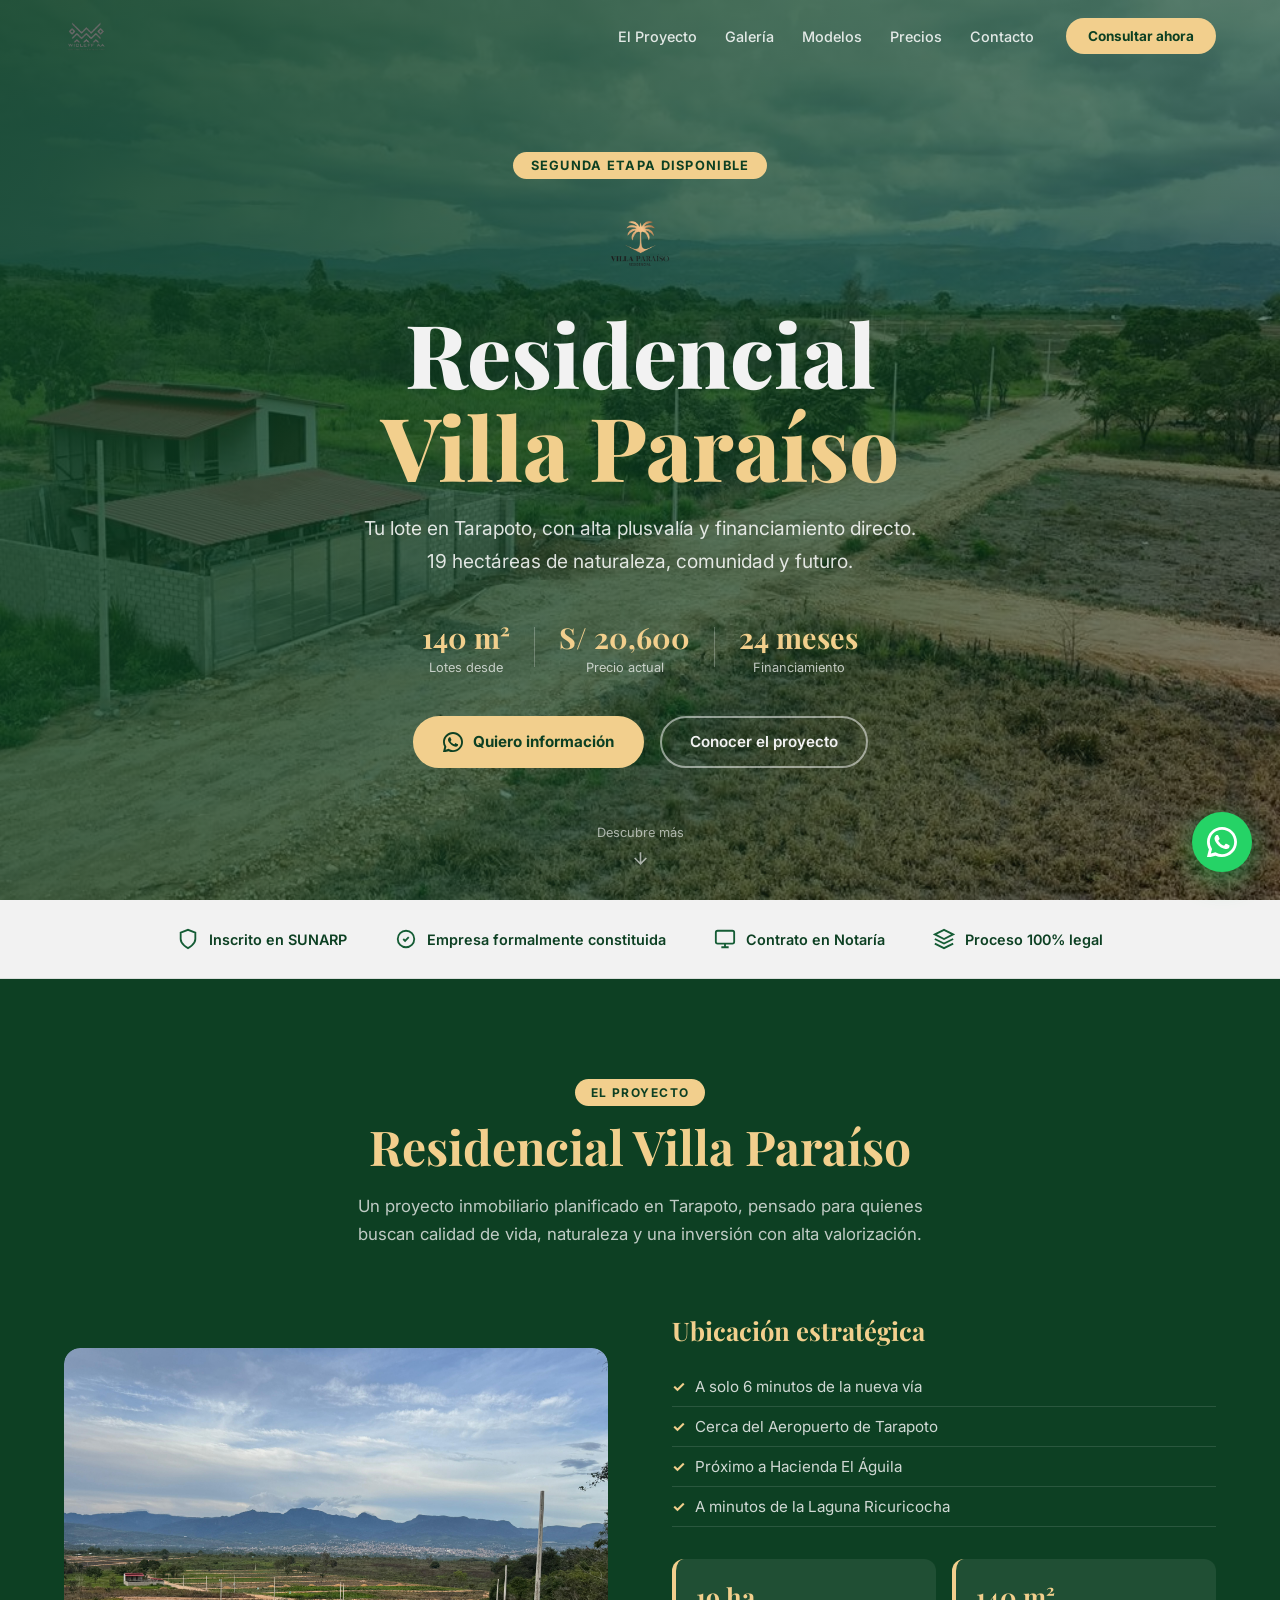
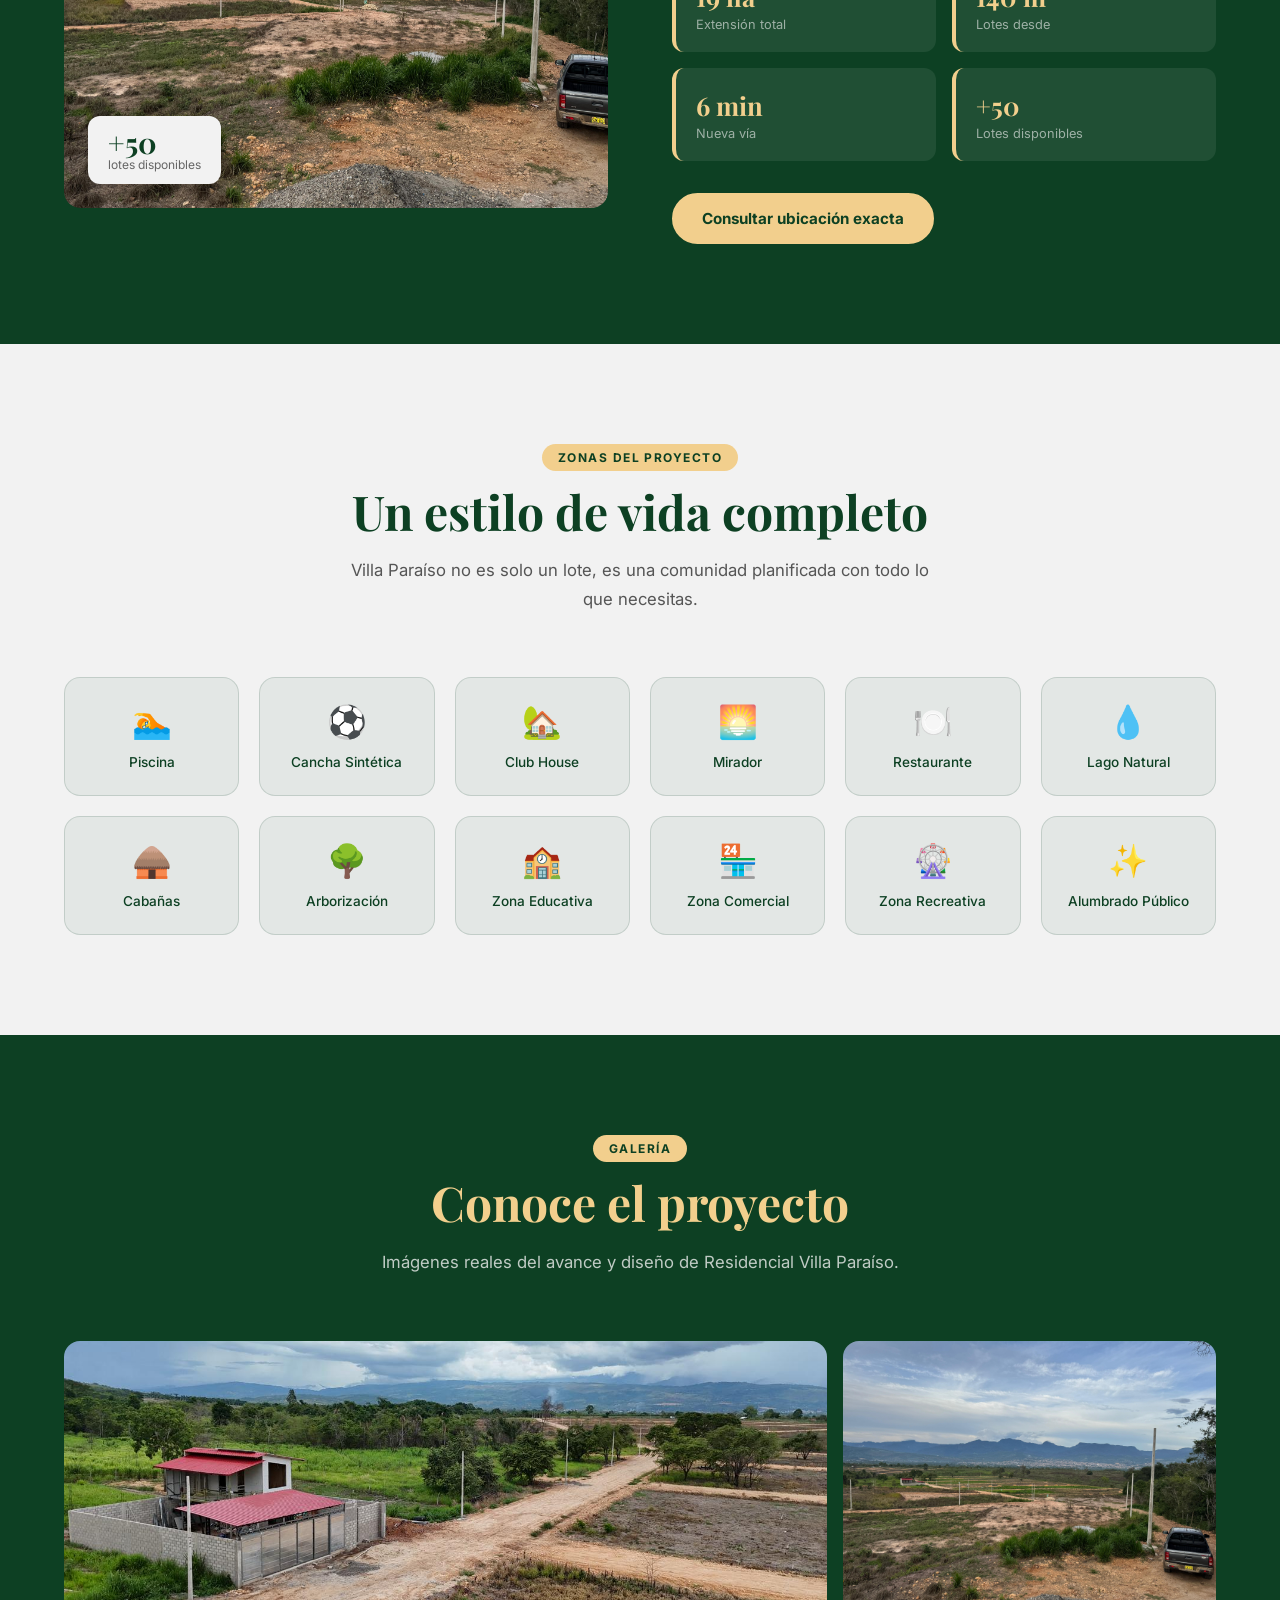
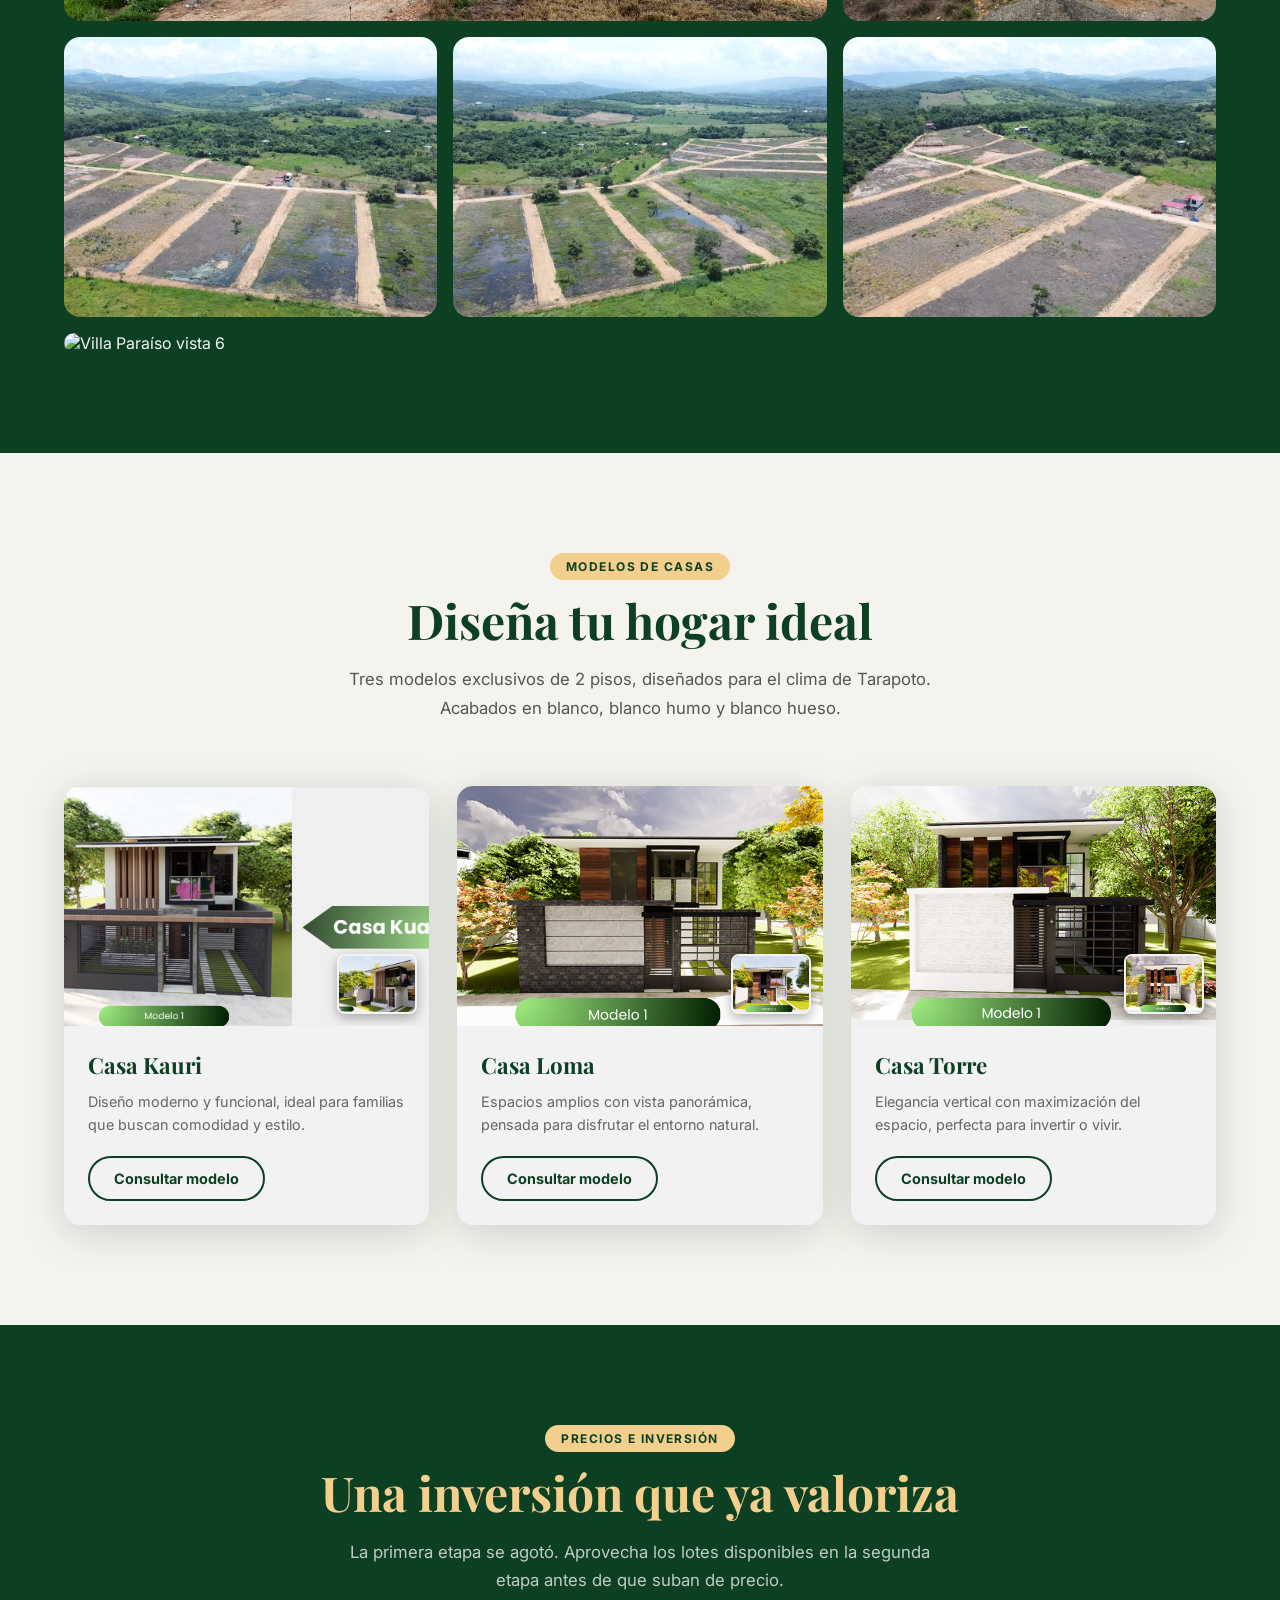
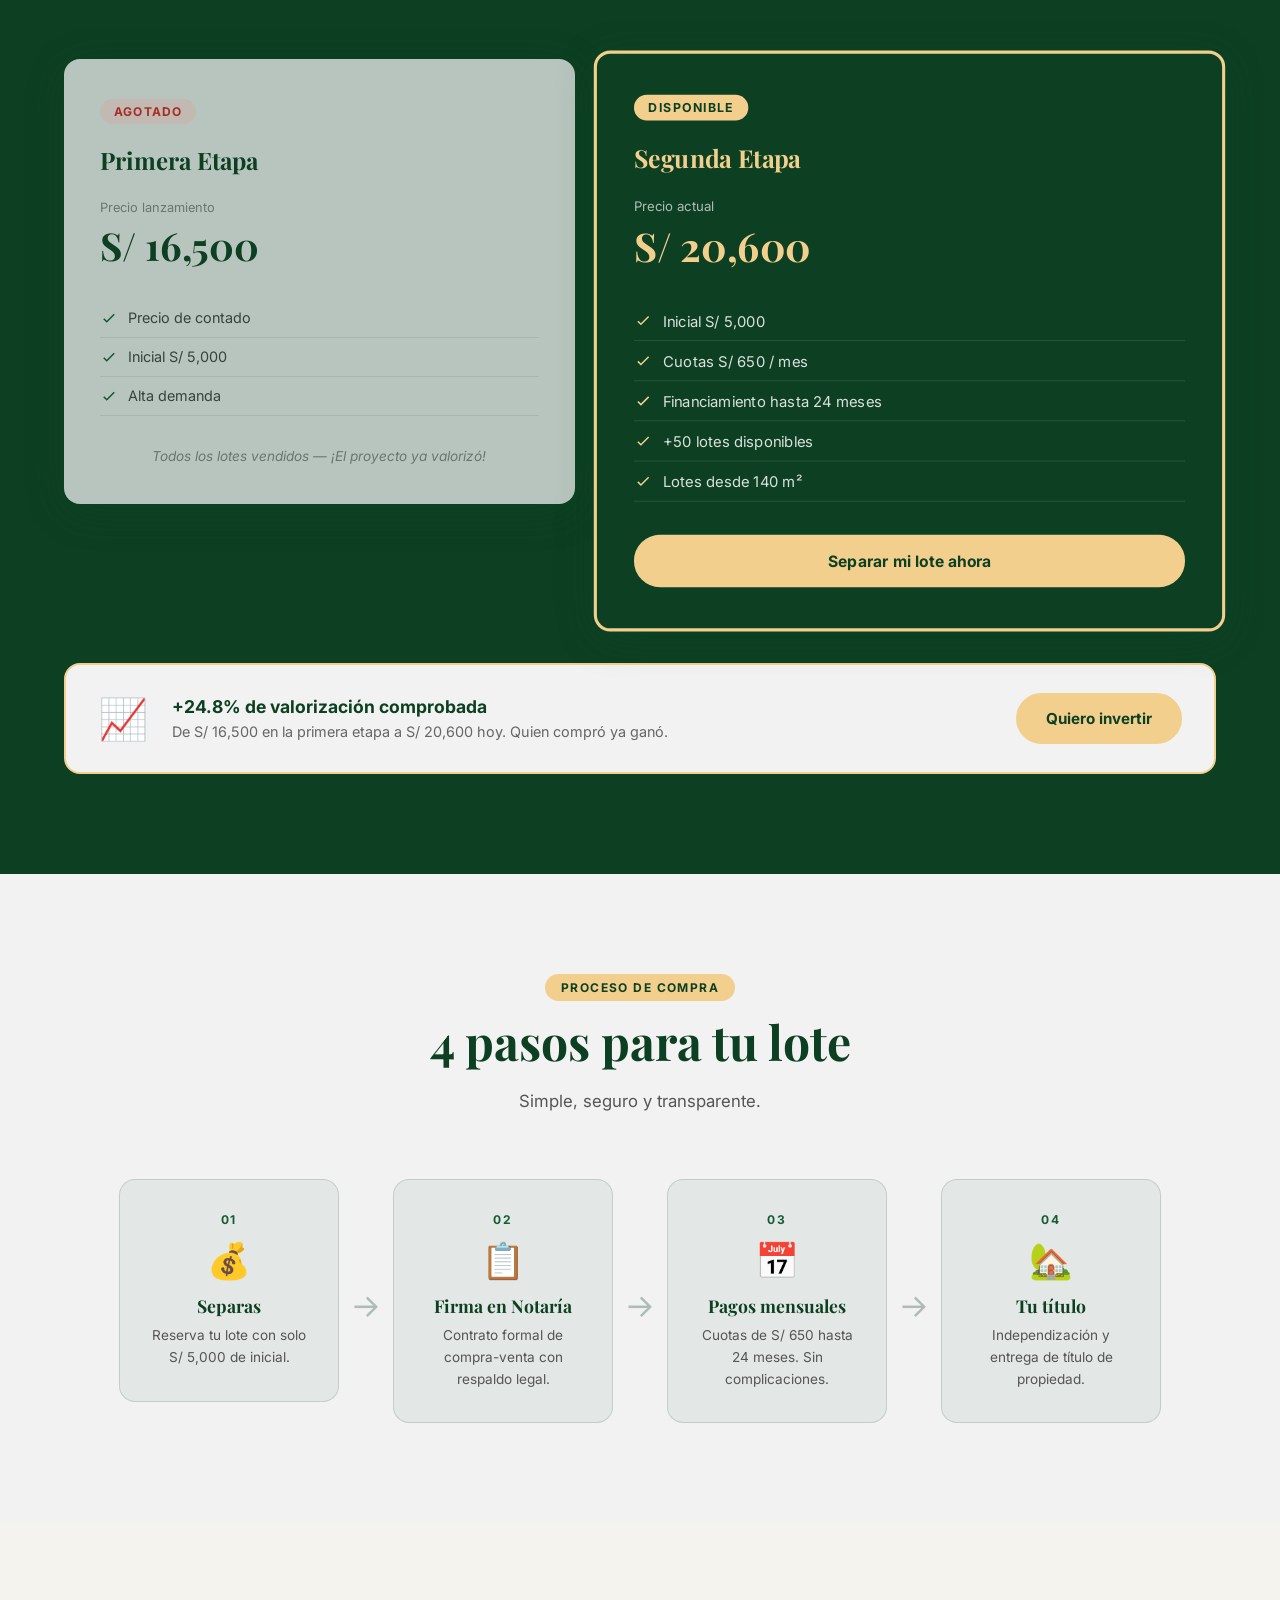
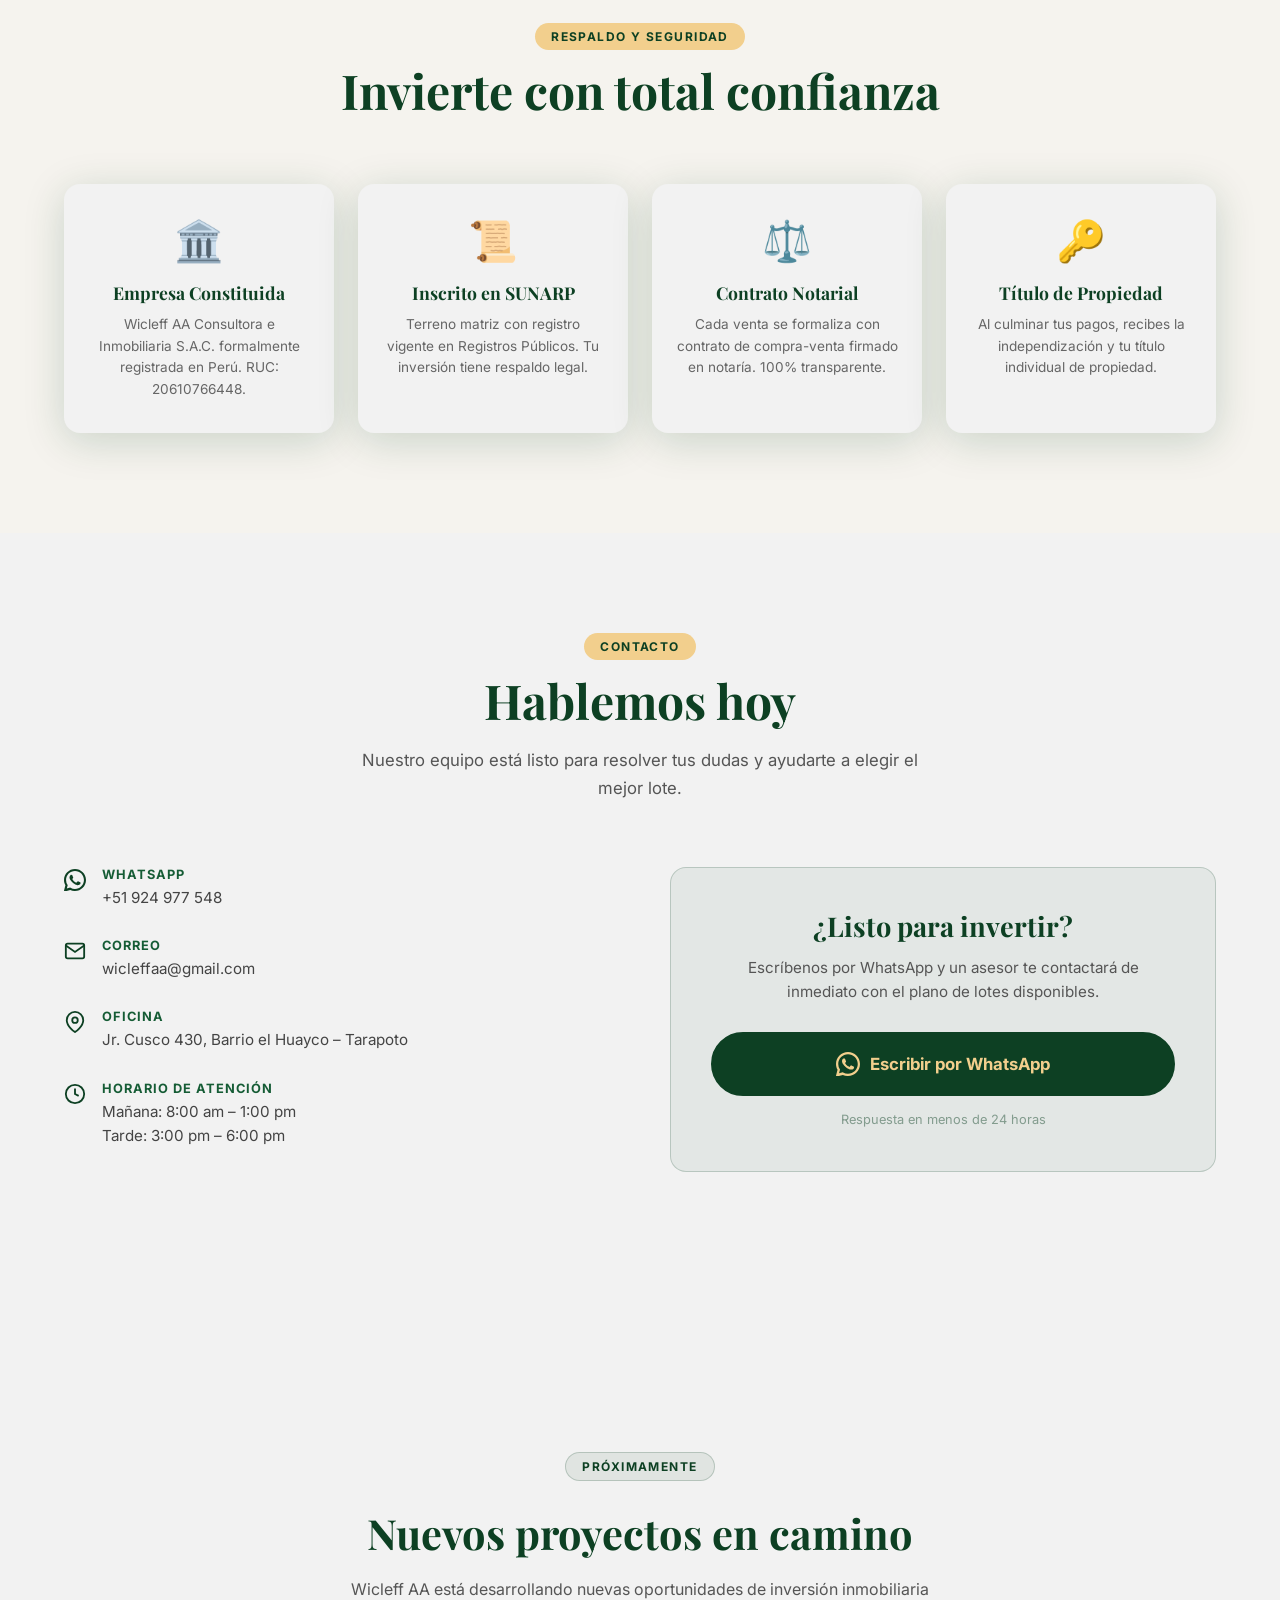
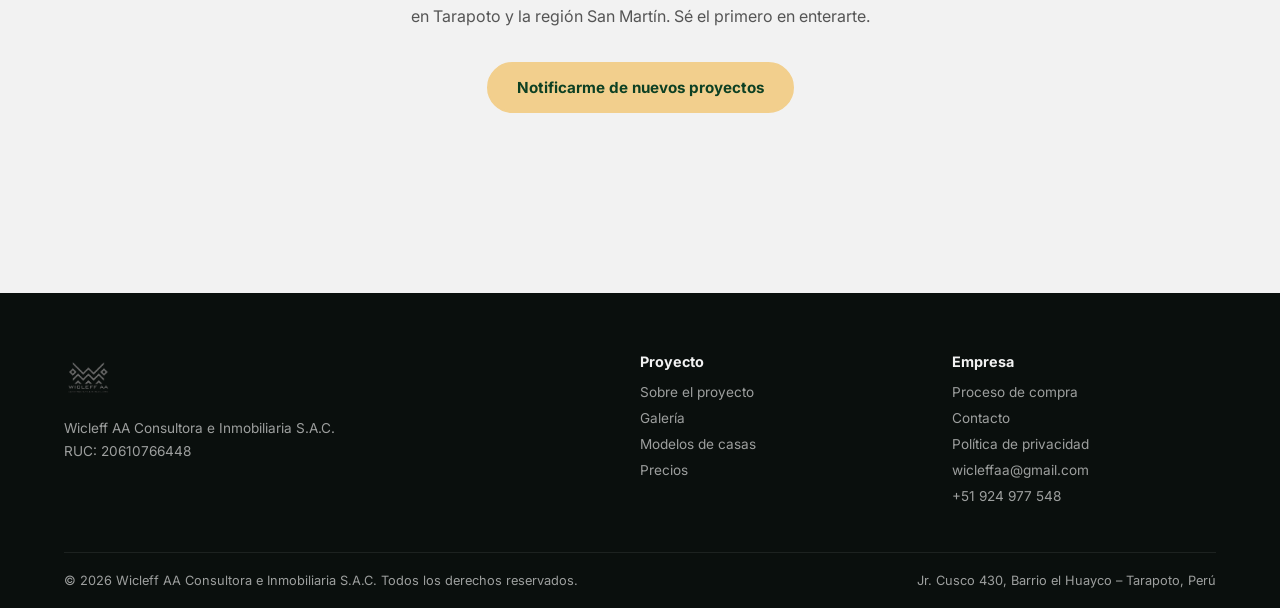
==== commit 87d8918b: "Add privacy policy page" ====
--- a/index.html
+++ b/index.html
@@ -454,6 +454,7 @@
           <strong>Empresa</strong>
           <a href="#proceso">Proceso de compra</a>
           <a href="#contacto">Contacto</a>
+          <a href="privacidad.html">Política de privacidad</a>
           <a href="mailto:wicleffaa@gmail.com">wicleffaa@gmail.com</a>
           <a href="https://wa.me/51924977548" target="_blank">+51 924 977 548</a>
         </div>
--- a/assets/css/style.css
+++ b/assets/css/style.css
@@ -490,6 +490,96 @@
   flex-wrap: wrap; gap: 8px; font-size: .8rem;
 }
 
+/* ─── PRIVACY PAGE ─────────────────────────────────── */
+.privacy-page { background: var(--soft); color: var(--green); padding-top: 78px; }
+.privacy-hero {
+  background: linear-gradient(135deg, var(--green) 0%, var(--green2) 100%);
+  color: var(--white);
+  padding: 96px 0 72px;
+}
+.privacy-hero h1 {
+  font-family: 'Playfair Display', serif;
+  font-size: clamp(2.4rem, 5vw, 4.2rem);
+  color: var(--gold);
+  line-height: 1.1;
+  margin: 18px 0 18px;
+}
+.privacy-hero p {
+  max-width: 760px;
+  color: rgba(242,242,242,.82);
+  font-size: 1.08rem;
+  line-height: 1.75;
+}
+.privacy-updated {
+  display: inline-block;
+  margin-top: 26px;
+  color: rgba(242,242,242,.72);
+  font-size: .9rem;
+}
+.privacy-content { padding: 72px 0 96px; }
+.privacy-layout {
+  display: grid;
+  grid-template-columns: minmax(240px, 320px) minmax(0, 1fr);
+  gap: 48px;
+  align-items: start;
+}
+.privacy-summary {
+  position: sticky;
+  top: 110px;
+  background: var(--white);
+  border: 1px solid rgba(13,64,35,.12);
+  border-radius: var(--radius);
+  padding: 28px;
+  box-shadow: var(--shadow);
+}
+.privacy-summary strong {
+  display: block;
+  color: var(--green);
+  font-size: .86rem;
+  margin: 20px 0 8px;
+  text-transform: uppercase;
+  letter-spacing: .08em;
+}
+.privacy-summary strong:first-child { margin-top: 0; }
+.privacy-summary p,
+.privacy-summary a {
+  color: #555;
+  font-size: .92rem;
+  line-height: 1.65;
+}
+.privacy-summary a:hover { color: var(--green); }
+.privacy-article {
+  background: var(--white);
+  border-radius: var(--radius);
+  padding: clamp(28px, 5vw, 56px);
+  box-shadow: var(--shadow);
+}
+.privacy-article h2 {
+  font-family: 'Playfair Display', serif;
+  color: var(--green);
+  font-size: clamp(1.35rem, 2.4vw, 1.8rem);
+  margin: 34px 0 12px;
+}
+.privacy-article h2:first-child { margin-top: 0; }
+.privacy-article p,
+.privacy-article li {
+  color: #4f4f4f;
+  font-size: 1rem;
+  line-height: 1.8;
+}
+.privacy-article p + p { margin-top: 14px; }
+.privacy-article ul {
+  display: grid;
+  gap: 10px;
+  margin: 14px 0 0 20px;
+}
+.privacy-article a {
+  color: var(--green);
+  font-weight: 700;
+  text-decoration: underline;
+  text-underline-offset: 3px;
+}
+
 /* ─── WHATSAPP FLOAT ─────────────────────────────────── */
 .whatsapp-float {
   position: fixed; bottom: 28px; right: 28px; z-index: 999;
@@ -520,6 +610,8 @@
   .houses-grid { grid-template-columns: 1fr 1fr; }
   .footer-inner { grid-template-columns: 1fr 1fr; }
   .footer-brand { grid-column: span 2; }
+  .privacy-layout { grid-template-columns: 1fr; }
+  .privacy-summary { position: static; }
 }
 
 @media (max-width: 768px) {
@@ -541,6 +633,9 @@
   .footer-brand { grid-column: auto; }
   .valorization-banner { flex-direction: column; text-align: center; }
   .highlights-grid { grid-template-columns: 1fr 1fr; }
+  .privacy-page { padding-top: 70px; }
+  .privacy-hero { padding: 72px 0 56px; }
+  .privacy-content { padding: 48px 0 72px; }
 }
 
 @media (max-width: 480px) {
